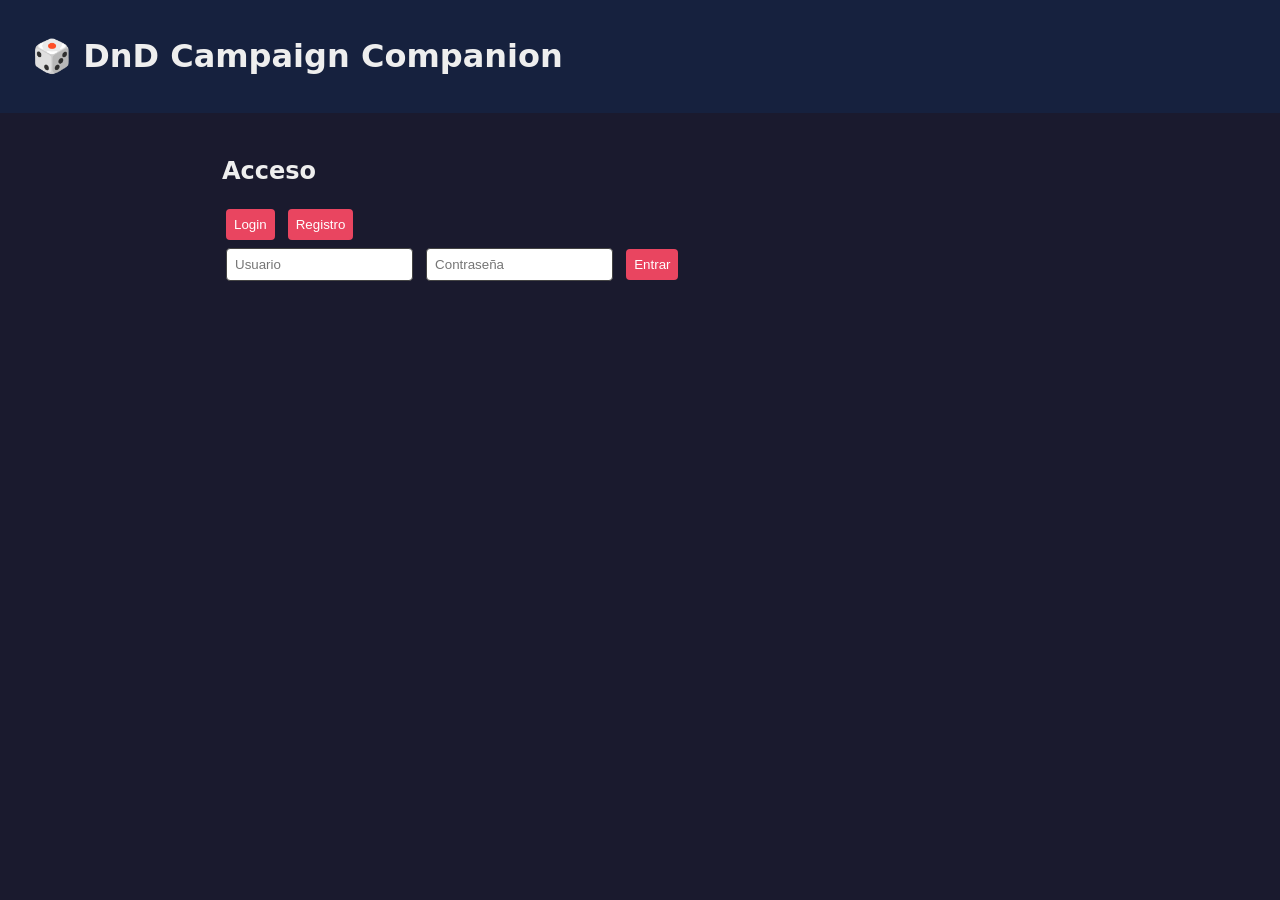
==== RecuFrontend/index.html @ ce9fdf1c "feat: front web contenerizado, CORS, Postman y documentacion ENTREGA Co-authored-by: Cursor <cursora" ====
<!DOCTYPE html>
<html lang="es">
<head>
  <meta charset="UTF-8" />
  <meta name="viewport" content="width=device-width, initial-scale=1.0" />
  <title>RecuBackend – DnD Companion</title>
  <link rel="stylesheet" href="styles.css" />
</head>
<body>
  <header>
    <h1>🎲 DnD Campaign Companion</h1>
    <p id="user-info"></p>
    <button id="btn-logout" class="hidden">Cerrar sesión</button>
  </header>

  <main>
    <section id="auth-section">
      <h2>Acceso</h2>
      <div class="tabs">
        <button type="button" data-tab="login" class="active">Login</button>
        <button type="button" data-tab="register">Registro</button>
      </div>
      <form id="login-form">
        <input name="username" placeholder="Usuario" required />
        <input name="password" type="password" placeholder="Contraseña" required />
        <button type="submit">Entrar</button>
      </form>
      <form id="register-form" class="hidden">
        <input name="username" placeholder="Usuario" required />
        <input name="displayName" placeholder="Nombre visible" required />
        <input name="password" type="password" placeholder="Contraseña" required />
        <button type="submit">Registrarse</button>
      </form>
      <p id="auth-error" class="error"></p>
    </section>

    <section id="app-section" class="hidden">
      <div class="panel">
        <h2>Mis campañas</h2>
        <form id="campaign-form" class="inline-form">
          <input name="name" placeholder="Nombre" required />
          <input name="setting" placeholder="Ambientación" required />
          <label><input type="checkbox" name="isPublic" /> Pública</label>
          <button type="submit">Crear</button>
        </form>
        <ul id="campaign-list"></ul>
      </div>

      <div id="campaign-detail" class="panel hidden">
        <h2>Personajes – <span id="campaign-title"></span></h2>
        <button type="button" id="btn-back-campaigns">← Campañas</button>
        <form id="character-form" class="grid-form">
          <input name="name" placeholder="Nombre" required />
          <input name="race" placeholder="Raza" required />
          <input name="characterClass" placeholder="Clase" required />
          <input name="level" type="number" value="1" min="1" />
          <label><input type="checkbox" name="isNpc" /> Es NPC</label>
          <button type="submit">Añadir personaje</button>
        </form>
        <ul id="character-list"></ul>
      </div>

      <div id="character-detail" class="panel hidden">
        <h2>Ficha – <span id="character-title"></span></h2>
        <button type="button" id="btn-back-characters">← Personajes</button>
        <div class="roll-box">
          <label>Tirada rápida</label>
          <input id="dice-expression" value="1d20+3" />
          <select id="d20-mode">
            <option value="0">Normal</option>
            <option value="1">Ventaja</option>
            <option value="2">Desventaja</option>
          </select>
          <button type="button" id="btn-roll">Tirar dados</button>
          <p id="roll-result"></p>
        </div>
        <div>
          <h3>Consultar D&D 5e API</h3>
          <input id="spell-name" placeholder="Hechizo (ej. fireball)" />
          <button type="button" id="btn-spell">Buscar hechizo</button>
          <pre id="spell-result"></pre>
        </div>
        <div>
          <h3>Subir ficha (imagen/PDF)</h3>
          <input type="file" id="file-input" accept=".jpg,.jpeg,.png,.webp,.pdf" />
          <button type="button" id="btn-upload">Subir</button>
          <ul id="attachment-list"></ul>
        </div>
      </div>
    </section>
  </main>

  <script src="app.js"></script>
</body>
</html>
---- RecuFrontend/styles.css ----
* { box-sizing: border-box; }
body {
  font-family: system-ui, sans-serif;
  margin: 0;
  background: #1a1a2e;
  color: #eee;
}
header {
  padding: 1rem 2rem;
  background: #16213e;
  display: flex;
  align-items: center;
  gap: 1rem;
  flex-wrap: wrap;
}
main { padding: 1.5rem 2rem; max-width: 900px; margin: 0 auto; }
.panel {
  background: #0f3460;
  padding: 1.25rem;
  border-radius: 8px;
  margin-bottom: 1rem;
}
.hidden { display: none !important; }
input, button, select {
  padding: 0.5rem;
  margin: 0.25rem;
  border-radius: 4px;
  border: 1px solid #444;
}
button {
  background: #e94560;
  color: #fff;
  border: none;
  cursor: pointer;
}
button:hover { opacity: 0.9; }
ul { list-style: none; padding: 0; }
li {
  padding: 0.75rem;
  margin: 0.5rem 0;
  background: #1a1a2e;
  border-radius: 4px;
  cursor: pointer;
}
li:hover { background: #16213e; }
.error { color: #ff6b6b; }
pre {
  background: #1a1a2e;
  padding: 0.75rem;
  overflow: auto;
  font-size: 0.85rem;
}
.grid-form { display: grid; gap: 0.5rem; }
.roll-box { margin: 1rem 0; padding: 1rem; background: #1a1a2e; border-radius: 6px; }
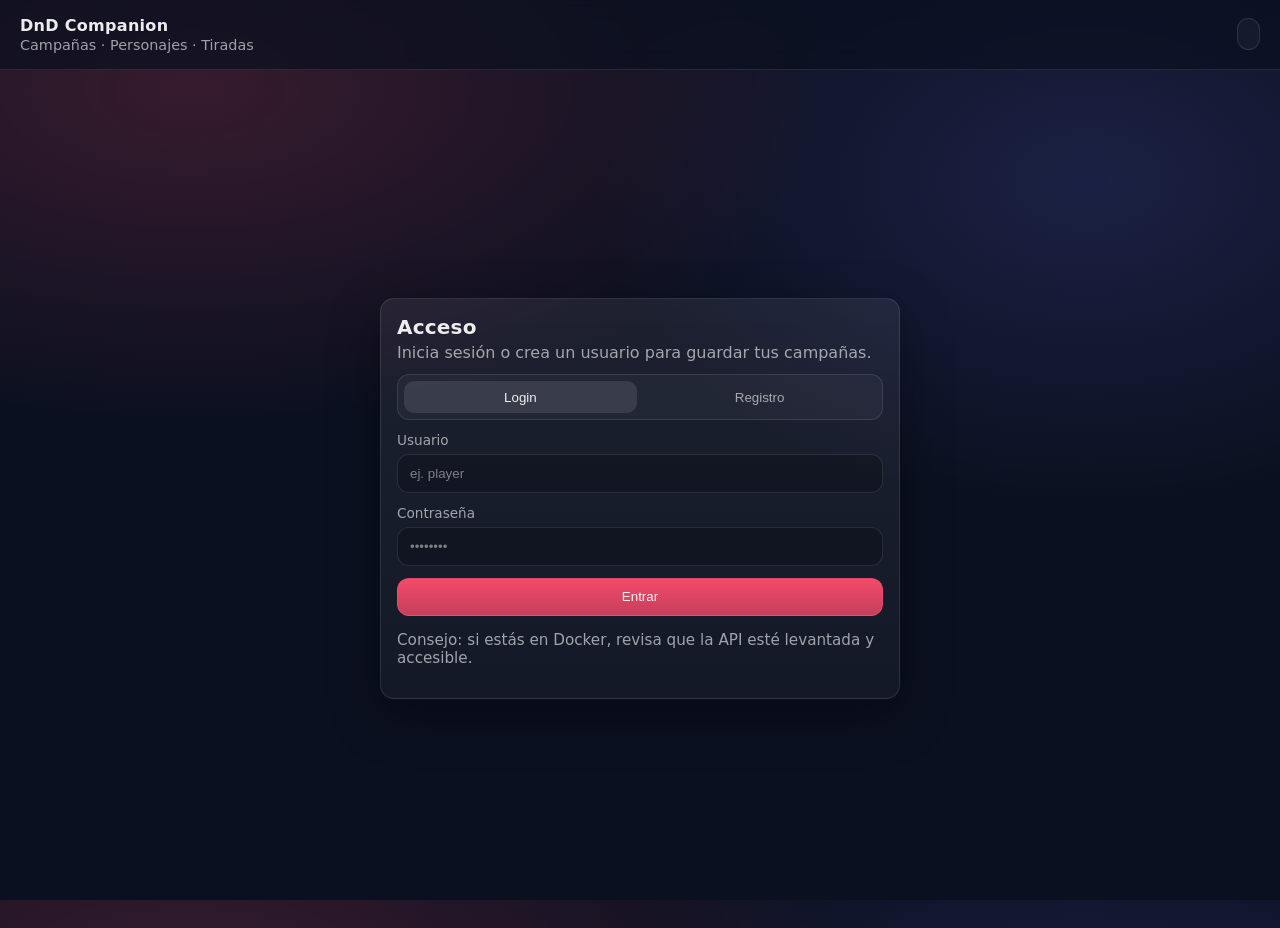
==== commit 64c34686: "feat(front): mejorar UI y ficha de personaje Co-authored-by: Cursor <cursoragent@cursor.com>" ====
--- a/RecuFrontend/index.html
+++ b/RecuFrontend/index.html
@@ -7,89 +7,225 @@
   <link rel="stylesheet" href="styles.css" />
 </head>
 <body>
-  <header>
-    <h1>🎲 DnD Campaign Companion</h1>
-    <p id="user-info"></p>
-    <button id="btn-logout" class="hidden">Cerrar sesión</button>
+  <header class="topbar">
+    <div class="topbar__left">
+      <div class="brand">
+        <div class="brand__title">DnD Companion</div>
+        <div class="brand__subtitle">Campañas · Personajes · Tiradas</div>
+      </div>
+    </div>
+    <div class="topbar__right">
+      <div id="user-info" class="user-badge"></div>
+      <button id="btn-logout" class="btn btn--ghost hidden" type="button">Cerrar sesión</button>
+    </div>
   </header>
 
-  <main>
-    <section id="auth-section">
-      <h2>Acceso</h2>
-      <div class="tabs">
-        <button type="button" data-tab="login" class="active">Login</button>
-        <button type="button" data-tab="register">Registro</button>
+  <main class="page">
+    <section id="auth-section" class="auth">
+      <div class="card auth__card">
+        <h2 class="card__title">Acceso</h2>
+        <p class="card__subtitle">Inicia sesión o crea un usuario para guardar tus campañas.</p>
+
+        <div class="tabs" role="tablist" aria-label="Acceso">
+          <button type="button" data-tab="login" class="tab active" role="tab" aria-selected="true">Login</button>
+          <button type="button" data-tab="register" class="tab" role="tab" aria-selected="false">Registro</button>
+        </div>
+
+        <form id="login-form" class="form">
+          <label class="field">
+            <span class="field__label">Usuario</span>
+            <input name="username" autocomplete="username" placeholder="ej. player" required />
+          </label>
+          <label class="field">
+            <span class="field__label">Contraseña</span>
+            <input name="password" autocomplete="current-password" type="password" placeholder="••••••••" required />
+          </label>
+          <button class="btn btn--primary" type="submit">Entrar</button>
+        </form>
+
+        <form id="register-form" class="form hidden">
+          <label class="field">
+            <span class="field__label">Usuario</span>
+            <input name="username" autocomplete="username" placeholder="ej. nuevo_usuario" required />
+          </label>
+          <label class="field">
+            <span class="field__label">Nombre visible</span>
+            <input name="displayName" autocomplete="name" placeholder="ej. Julio" required />
+          </label>
+          <label class="field">
+            <span class="field__label">Contraseña</span>
+            <input name="password" autocomplete="new-password" type="password" placeholder="mínimo 6 caracteres" required />
+          </label>
+          <button class="btn btn--primary" type="submit">Registrarse</button>
+        </form>
+
+        <p id="auth-error" class="notice notice--error hidden" role="alert"></p>
+        <p class="muted">Consejo: si estás en Docker, revisa que la API esté levantada y accesible.</p>
       </div>
-      <form id="login-form">
-        <input name="username" placeholder="Usuario" required />
-        <input name="password" type="password" placeholder="Contraseña" required />
-        <button type="submit">Entrar</button>
-      </form>
-      <form id="register-form" class="hidden">
-        <input name="username" placeholder="Usuario" required />
-        <input name="displayName" placeholder="Nombre visible" required />
-        <input name="password" type="password" placeholder="Contraseña" required />
-        <button type="submit">Registrarse</button>
-      </form>
-      <p id="auth-error" class="error"></p>
     </section>
 
     <section id="app-section" class="hidden">
-      <div class="panel">
-        <h2>Mis campañas</h2>
-        <form id="campaign-form" class="inline-form">
-          <input name="name" placeholder="Nombre" required />
-          <input name="setting" placeholder="Ambientación" required />
-          <label><input type="checkbox" name="isPublic" /> Pública</label>
-          <button type="submit">Crear</button>
-        </form>
-        <ul id="campaign-list"></ul>
-      </div>
-
-      <div id="campaign-detail" class="panel hidden">
-        <h2>Personajes – <span id="campaign-title"></span></h2>
-        <button type="button" id="btn-back-campaigns">← Campañas</button>
-        <form id="character-form" class="grid-form">
-          <input name="name" placeholder="Nombre" required />
-          <input name="race" placeholder="Raza" required />
-          <input name="characterClass" placeholder="Clase" required />
-          <input name="level" type="number" value="1" min="1" />
-          <label><input type="checkbox" name="isNpc" /> Es NPC</label>
-          <button type="submit">Añadir personaje</button>
-        </form>
-        <ul id="character-list"></ul>
-      </div>
-
-      <div id="character-detail" class="panel hidden">
-        <h2>Ficha – <span id="character-title"></span></h2>
-        <button type="button" id="btn-back-characters">← Personajes</button>
-        <div class="roll-box">
-          <label>Tirada rápida</label>
-          <input id="dice-expression" value="1d20+3" />
-          <select id="d20-mode">
-            <option value="0">Normal</option>
-            <option value="1">Ventaja</option>
-            <option value="2">Desventaja</option>
-          </select>
-          <button type="button" id="btn-roll">Tirar dados</button>
-          <p id="roll-result"></p>
-        </div>
-        <div>
-          <h3>Consultar D&D 5e API</h3>
-          <input id="spell-name" placeholder="Hechizo (ej. fireball)" />
-          <button type="button" id="btn-spell">Buscar hechizo</button>
-          <pre id="spell-result"></pre>
-        </div>
-        <div>
-          <h3>Subir ficha (imagen/PDF)</h3>
-          <input type="file" id="file-input" accept=".jpg,.jpeg,.png,.webp,.pdf" />
-          <button type="button" id="btn-upload">Subir</button>
-          <ul id="attachment-list"></ul>
-        </div>
+      <div class="app">
+        <aside class="sidebar">
+          <div class="sidebar__section">
+            <div class="sidebar__title">Campañas</div>
+            <form id="campaign-form" class="form form--compact">
+              <div class="row">
+                <label class="field">
+                  <span class="field__label">Nombre</span>
+                  <input name="name" placeholder="ej. La Mina Perdida" required />
+                </label>
+                <label class="field">
+                  <span class="field__label">Ambientación</span>
+                  <input name="setting" placeholder="ej. Forgotten Realms" required />
+                </label>
+              </div>
+              <label class="checkbox">
+                <input type="checkbox" name="isPublic" />
+                <span>Pública</span>
+              </label>
+              <button class="btn btn--primary" type="submit">Crear campaña</button>
+              <div id="campaigns-loading" class="spinner hidden" aria-hidden="true"></div>
+              <p id="campaigns-error" class="notice notice--error hidden" role="alert"></p>
+            </form>
+          </div>
+          <div class="sidebar__section">
+            <ul id="campaign-list" class="list"></ul>
+          </div>
+        </aside>
+
+        <section class="content">
+          <div id="campaign-detail" class="card hidden">
+            <div class="card__header">
+              <div>
+                <h2 class="card__title">Personajes</h2>
+                <p class="card__subtitle">Campaña: <strong id="campaign-title"></strong></p>
+              </div>
+              <button type="button" id="btn-back-campaigns" class="btn btn--ghost">Volver</button>
+            </div>
+
+            <form id="character-form" class="form">
+              <div class="row">
+                <label class="field">
+                  <span class="field__label">Nombre</span>
+                  <input name="name" placeholder="ej. Thia" required />
+                </label>
+                <label class="field">
+                  <span class="field__label">Raza</span>
+                  <input name="race" placeholder="ej. Elfo" required />
+                </label>
+                <label class="field">
+                  <span class="field__label">Clase</span>
+                  <input name="characterClass" placeholder="ej. Mago" required />
+                </label>
+              </div>
+
+              <div class="row row--stats">
+                <label class="field field--mini">
+                  <span class="field__label">Nivel</span>
+                  <input name="level" type="number" value="1" min="1" />
+                </label>
+                <label class="field field--mini">
+                  <span class="field__label">CA</span>
+                  <input name="armorClass" type="number" value="10" min="0" />
+                </label>
+                <label class="field field--mini">
+                  <span class="field__label">PG</span>
+                  <input name="hitPoints" type="number" value="10" min="0" />
+                </label>
+                <label class="field field--mini">
+                  <span class="field__label">Comp.</span>
+                  <input name="proficiencyBonus" type="number" value="2" min="0" />
+                </label>
+              </div>
+
+              <div class="row row--stats">
+                <label class="field field--mini"><span class="field__label">FUE</span><input name="strength" type="number" value="10" min="1" max="30" /></label>
+                <label class="field field--mini"><span class="field__label">DES</span><input name="dexterity" type="number" value="10" min="1" max="30" /></label>
+                <label class="field field--mini"><span class="field__label">CON</span><input name="constitution" type="number" value="10" min="1" max="30" /></label>
+                <label class="field field--mini"><span class="field__label">INT</span><input name="intelligence" type="number" value="10" min="1" max="30" /></label>
+                <label class="field field--mini"><span class="field__label">SAB</span><input name="wisdom" type="number" value="10" min="1" max="30" /></label>
+                <label class="field field--mini"><span class="field__label">CAR</span><input name="charisma" type="number" value="10" min="1" max="30" /></label>
+              </div>
+
+              <div class="row row--stats">
+                <label class="field field--mini"><span class="field__label">Inic.</span><input name="initiative" type="number" value="0" min="-10" max="20" /></label>
+                <label class="field field--mini"><span class="field__label">Vel. (ft)</span><input name="speedFeet" type="number" value="30" min="0" max="120" /></label>
+                <label class="field field--mini"><span class="field__label">Tamaño</span><input name="size" value="Medium" /></label>
+                <label class="checkbox checkbox--right">
+                  <input type="checkbox" name="isNpc" />
+                  <span>NPC</span>
+                </label>
+              </div>
+
+              <button type="submit" class="btn btn--primary">Añadir personaje</button>
+              <div id="characters-loading" class="spinner hidden" aria-hidden="true"></div>
+              <p id="characters-error" class="notice notice--error hidden" role="alert"></p>
+            </form>
+
+            <ul id="character-list" class="list"></ul>
+          </div>
+
+          <div id="character-detail" class="card hidden">
+            <div class="card__header">
+              <div>
+                <h2 class="card__title">Ficha</h2>
+                <p class="card__subtitle"><strong id="character-title"></strong></p>
+              </div>
+              <button type="button" id="btn-back-characters" class="btn btn--ghost">Volver</button>
+            </div>
+
+            <div id="sheet" class="sheet"></div>
+
+            <div class="grid-2">
+              <div class="card card--inner">
+                <h3 class="card__title card__title--sm">Tirada rápida</h3>
+                <div class="row">
+                  <label class="field">
+                    <span class="field__label">Expresión</span>
+                    <input id="dice-expression" value="1d20+3" />
+                  </label>
+                  <label class="field field--mini">
+                    <span class="field__label">Modo</span>
+                    <select id="d20-mode">
+                      <option value="0">Normal</option>
+                      <option value="1">Ventaja</option>
+                      <option value="2">Desventaja</option>
+                    </select>
+                  </label>
+                </div>
+                <button type="button" id="btn-roll" class="btn btn--primary">Tirar</button>
+                <p id="roll-result" class="notice notice--info hidden" role="status"></p>
+              </div>
+
+              <div class="card card--inner">
+                <h3 class="card__title card__title--sm">Consultar D&D 5e API</h3>
+                <div class="row">
+                  <label class="field">
+                    <span class="field__label">Hechizo</span>
+                    <input id="spell-name" placeholder="ej. fireball" />
+                  </label>
+                </div>
+                <button type="button" id="btn-spell" class="btn btn--ghost">Buscar</button>
+                <pre id="spell-result" class="pre hidden"></pre>
+              </div>
+            </div>
+
+            <div class="card card--inner">
+              <h3 class="card__title card__title--sm">Adjuntos</h3>
+              <div class="row">
+                <input type="file" id="file-input" accept=".jpg,.jpeg,.png,.webp,.pdf" />
+                <button type="button" id="btn-upload" class="btn btn--ghost">Subir</button>
+              </div>
+              <ul id="attachment-list" class="list"></ul>
+            </div>
+          </div>
+        </section>
       </div>
     </section>
   </main>
 
+  <div id="toast" class="toast hidden" role="status" aria-live="polite"></div>
   <script src="app.js"></script>
 </body>
 </html>
--- a/RecuFrontend/styles.css
+++ b/RecuFrontend/styles.css
@@ -1,54 +1,291 @@
 * { box-sizing: border-box; }
-body {
-  font-family: system-ui, sans-serif;
+
+:root{
+  --bg: #0b1020;
+  --panel: rgba(255,255,255,0.06);
+  --panel-2: rgba(255,255,255,0.04);
+  --border: rgba(255,255,255,0.10);
+  --text: rgba(255,255,255,0.92);
+  --muted: rgba(255,255,255,0.60);
+  --primary: #ff4d6d;
+  --primary-2: #ff7aa2;
+  --good: #3ddc97;
+  --warn: #ffd166;
+  --bad: #ff6b6b;
+  --shadow: 0 16px 50px rgba(0,0,0,0.35);
+}
+
+html, body { height: 100%; }
+body{
   margin: 0;
-  background: #1a1a2e;
-  color: #eee;
-}
-header {
-  padding: 1rem 2rem;
-  background: #16213e;
+  color: var(--text);
+  font-family: ui-sans-serif, system-ui, -apple-system, Segoe UI, Roboto, Arial, sans-serif;
+  background: radial-gradient(1200px 600px at 15% 10%, rgba(255,77,109,0.18), transparent 55%),
+              radial-gradient(900px 600px at 85% 20%, rgba(109,120,255,0.16), transparent 55%),
+              var(--bg);
+}
+
+.hidden { display: none !important; }
+.muted{ color: var(--muted); font-size: 0.95rem; }
+
+.topbar{
+  position: sticky;
+  top: 0;
+  z-index: 10;
   display: flex;
   align-items: center;
-  gap: 1rem;
-  flex-wrap: wrap;
-}
-main { padding: 1.5rem 2rem; max-width: 900px; margin: 0 auto; }
-.panel {
-  background: #0f3460;
-  padding: 1.25rem;
-  border-radius: 8px;
-  margin-bottom: 1rem;
-}
-.hidden { display: none !important; }
-input, button, select {
-  padding: 0.5rem;
-  margin: 0.25rem;
-  border-radius: 4px;
-  border: 1px solid #444;
-}
-button {
-  background: #e94560;
-  color: #fff;
+  justify-content: space-between;
+  gap: 1rem;
+  padding: 1rem 1.25rem;
+  backdrop-filter: blur(10px);
+  background: rgba(11,16,32,0.70);
+  border-bottom: 1px solid var(--border);
+}
+.brand__title{ font-weight: 750; letter-spacing: 0.3px; }
+.brand__subtitle{ color: var(--muted); font-size: 0.9rem; margin-top: 0.1rem; }
+.topbar__right{ display: flex; align-items: center; gap: 0.75rem; flex-wrap: wrap; }
+.user-badge{
+  padding: 0.45rem 0.65rem;
+  border: 1px solid var(--border);
+  border-radius: 999px;
+  background: var(--panel-2);
+  color: var(--muted);
+  min-height: 2rem;
+  display: flex;
+  align-items: center;
+}
+
+.page{ padding: 1.5rem 1.25rem; max-width: 1100px; margin: 0 auto; }
+
+.card{
+  background: linear-gradient(180deg, rgba(255,255,255,0.07), rgba(255,255,255,0.04));
+  border: 1px solid var(--border);
+  border-radius: 14px;
+  box-shadow: var(--shadow);
+  padding: 1rem;
+}
+.card--inner{
+  background: var(--panel-2);
+  box-shadow: none;
+}
+.card__header{
+  display: flex;
+  justify-content: space-between;
+  align-items: flex-start;
+  gap: 1rem;
+  margin-bottom: 0.75rem;
+}
+.card__title{
+  margin: 0;
+  font-size: 1.25rem;
+  letter-spacing: 0.2px;
+}
+.card__title--sm{ font-size: 1.05rem; }
+.card__subtitle{ margin: 0.25rem 0 0; color: var(--muted); }
+
+.auth{ display: grid; place-items: center; min-height: calc(100vh - 90px); }
+.auth__card{ width: min(520px, 100%); }
+
+.tabs{
+  display: flex;
+  gap: 0.35rem;
+  margin: 0.75rem 0;
+  padding: 0.35rem;
+  border: 1px solid var(--border);
+  border-radius: 12px;
+  background: var(--panel-2);
+}
+.tab{
+  flex: 1;
   border: none;
+  border-radius: 10px;
+  padding: 0.55rem 0.6rem;
+  background: transparent;
+  color: var(--muted);
   cursor: pointer;
 }
-button:hover { opacity: 0.9; }
-ul { list-style: none; padding: 0; }
-li {
-  padding: 0.75rem;
-  margin: 0.5rem 0;
-  background: #1a1a2e;
-  border-radius: 4px;
+.tab.active{
+  background: rgba(255,255,255,0.10);
+  color: var(--text);
+}
+
+.form{ display: grid; gap: 0.75rem; }
+.form--compact{ gap: 0.6rem; }
+.row{
+  display: grid;
+  grid-template-columns: 1fr;
+  gap: 0.75rem;
+}
+.row--stats{ grid-template-columns: repeat(2, minmax(0, 1fr)); }
+@media (min-width: 860px){
+  .row{ grid-template-columns: repeat(2, minmax(0, 1fr)); }
+  .row--stats{ grid-template-columns: repeat(6, minmax(0, 1fr)); }
+}
+
+.field{ display: grid; gap: 0.35rem; }
+.field__label{ font-size: 0.85rem; color: var(--muted); }
+.field--mini input, .field--mini select{ text-align: center; }
+
+input, select{
+  width: 100%;
+  padding: 0.7rem 0.75rem;
+  border-radius: 12px;
+  border: 1px solid var(--border);
+  background: rgba(0,0,0,0.22);
+  color: var(--text);
+  outline: none;
+}
+input::placeholder{ color: rgba(255,255,255,0.45); }
+input:focus, select:focus{ border-color: rgba(255,77,109,0.55); box-shadow: 0 0 0 4px rgba(255,77,109,0.12); }
+
+.btn{
+  border: 1px solid var(--border);
+  border-radius: 12px;
+  padding: 0.65rem 0.85rem;
   cursor: pointer;
-}
-li:hover { background: #16213e; }
-.error { color: #ff6b6b; }
-pre {
-  background: #1a1a2e;
-  padding: 0.75rem;
+  color: var(--text);
+  background: rgba(255,255,255,0.06);
+}
+.btn:hover{ background: rgba(255,255,255,0.10); }
+.btn--primary{
+  border-color: rgba(255,77,109,0.50);
+  background: linear-gradient(180deg, rgba(255,77,109,0.95), rgba(255,77,109,0.75));
+}
+.btn--primary:hover{ filter: brightness(1.03); }
+.btn--ghost{ background: rgba(255,255,255,0.03); }
+.btn:disabled{ opacity: 0.6; cursor: not-allowed; }
+
+.checkbox{
+  display: flex;
+  align-items: center;
+  gap: 0.55rem;
+  color: var(--muted);
+  user-select: none;
+}
+.checkbox--right{ justify-content: flex-end; }
+.checkbox input{ width: 18px; height: 18px; }
+
+.notice{
+  margin: 0.25rem 0 0;
+  padding: 0.65rem 0.75rem;
+  border-radius: 12px;
+  border: 1px solid var(--border);
+  background: rgba(255,255,255,0.04);
+}
+.notice--error{ border-color: rgba(255,107,107,0.35); background: rgba(255,107,107,0.08); color: rgba(255,255,255,0.95); }
+.notice--info{ border-color: rgba(255,209,102,0.35); background: rgba(255,209,102,0.07); }
+
+.app{
+  display: grid;
+  grid-template-columns: 1fr;
+  gap: 1rem;
+}
+@media (min-width: 980px){
+  .app{ grid-template-columns: 360px 1fr; align-items: start; }
+}
+.sidebar{
+  display: grid;
+  gap: 1rem;
+}
+.sidebar__section{
+  padding: 1rem;
+  border: 1px solid var(--border);
+  border-radius: 14px;
+  background: var(--panel-2);
+}
+.sidebar__title{
+  font-weight: 700;
+  letter-spacing: 0.2px;
+  margin-bottom: 0.75rem;
+}
+.content{ display: grid; gap: 1rem; }
+
+.list{ list-style: none; padding: 0; margin: 0; display: grid; gap: 0.6rem; }
+.list li{
+  padding: 0.85rem 0.85rem;
+  border: 1px solid var(--border);
+  border-radius: 14px;
+  background: rgba(0,0,0,0.18);
+  cursor: pointer;
+}
+.list li:hover{ background: rgba(255,255,255,0.06); }
+
+.grid-2{ display: grid; grid-template-columns: 1fr; gap: 0.9rem; }
+@media (min-width: 900px){ .grid-2{ grid-template-columns: 1fr 1fr; } }
+
+.pre{
+  background: rgba(0,0,0,0.25);
+  border: 1px solid var(--border);
+  border-radius: 14px;
+  padding: 0.85rem;
   overflow: auto;
   font-size: 0.85rem;
 }
-.grid-form { display: grid; gap: 0.5rem; }
-.roll-box { margin: 1rem 0; padding: 1rem; background: #1a1a2e; border-radius: 6px; }
+
+.sheet{
+  display: grid;
+  grid-template-columns: 1fr;
+  gap: 0.85rem;
+  margin: 0.25rem 0 1rem;
+}
+@media (min-width: 900px){
+  .sheet{ grid-template-columns: 1.1fr 0.9fr; }
+}
+.sheet__panel{
+  padding: 1rem;
+  border: 1px solid var(--border);
+  border-radius: 14px;
+  background: rgba(255,255,255,0.04);
+}
+.kpi{
+  display: grid;
+  grid-template-columns: repeat(3, minmax(0, 1fr));
+  gap: 0.75rem;
+}
+.kpi__item{
+  padding: 0.75rem;
+  border: 1px solid var(--border);
+  border-radius: 14px;
+  background: rgba(0,0,0,0.18);
+  text-align: center;
+}
+.kpi__label{ color: var(--muted); font-size: 0.8rem; }
+.kpi__value{ font-size: 1.15rem; font-weight: 800; margin-top: 0.15rem; }
+.stats{
+  display: grid;
+  grid-template-columns: repeat(3, minmax(0, 1fr));
+  gap: 0.65rem;
+}
+.stat{
+  padding: 0.75rem;
+  border: 1px solid var(--border);
+  border-radius: 14px;
+  background: rgba(0,0,0,0.18);
+}
+.stat__top{ display: flex; justify-content: space-between; align-items: baseline; gap: 0.5rem; }
+.stat__abbr{ font-weight: 800; letter-spacing: 0.4px; }
+.stat__mod{ color: var(--muted); font-size: 0.9rem; }
+.stat__score{ font-size: 1.05rem; font-weight: 750; margin-top: 0.25rem; }
+
+.spinner{
+  width: 18px;
+  height: 18px;
+  border-radius: 999px;
+  border: 2px solid rgba(255,255,255,0.22);
+  border-top-color: rgba(255,77,109,0.85);
+  animation: spin 0.8s linear infinite;
+}
+@keyframes spin{ to{ transform: rotate(360deg); } }
+
+.toast{
+  position: fixed;
+  right: 1rem;
+  bottom: 1rem;
+  max-width: min(520px, calc(100vw - 2rem));
+  padding: 0.85rem 0.95rem;
+  border-radius: 14px;
+  border: 1px solid var(--border);
+  background: rgba(0,0,0,0.55);
+  backdrop-filter: blur(10px);
+  box-shadow: var(--shadow);
+}
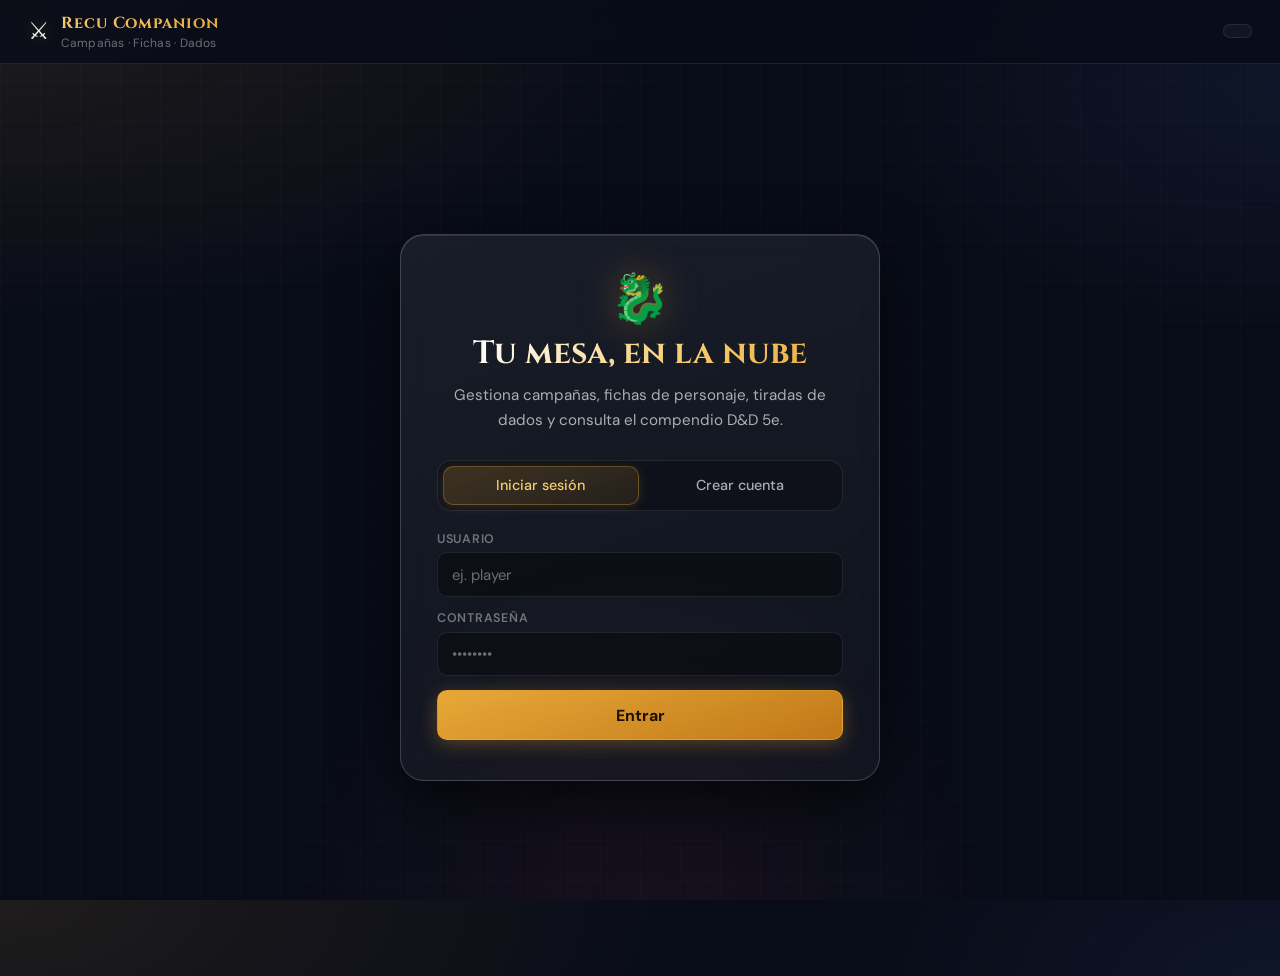
==== commit afdbbbae: "feat(front): enhance UI with new campaign and character management features - Added campaign and cha" ====
--- a/RecuFrontend/index.html
+++ b/RecuFrontend/index.html
@@ -3,32 +3,53 @@
 <head>
   <meta charset="UTF-8" />
   <meta name="viewport" content="width=device-width, initial-scale=1.0" />
-  <title>RecuBackend – DnD Companion</title>
+  <title>Recu · DnD Companion</title>
   <link rel="stylesheet" href="styles.css" />
+  <link rel="preconnect" href="https://fonts.googleapis.com" />
+  <link rel="preconnect" href="https://fonts.gstatic.com" crossorigin />
+  <link href="https://fonts.googleapis.com/css2?family=Cinzel:wght@500;600;700&family=DM+Sans:ital,opsz,wght@0,9..40,300;0,9..40,400;0,9..40,500;0,9..40,600;0,9..40,700;1,9..40,400&display=swap" rel="stylesheet" />
 </head>
 <body>
+
+  <!-- ═══ TOPBAR ═══ -->
   <header class="topbar">
     <div class="topbar__left">
       <div class="brand">
-        <div class="brand__title">DnD Companion</div>
-        <div class="brand__subtitle">Campañas · Personajes · Tiradas</div>
+        <span class="brand__icon" aria-hidden="true">⚔</span>
+        <div>
+          <div class="brand__title">Recu Companion</div>
+          <div class="brand__subtitle">Campañas · Fichas · Dados</div>
+        </div>
       </div>
     </div>
+
+    <nav id="main-nav" class="main-nav hidden" aria-label="Navegación principal">
+      <button type="button" class="nav-btn active" data-view="campaigns">🗺 Mis Campañas</button>
+      <button type="button" class="nav-btn" data-view="public">🌐 Explorar</button>
+      <button type="button" class="nav-btn" data-view="compendium">📖 Compendio</button>
+      <button type="button" class="nav-btn hidden" data-view="admin" id="nav-admin">⚙ Admin</button>
+    </nav>
+
     <div class="topbar__right">
       <div id="user-info" class="user-badge"></div>
-      <button id="btn-logout" class="btn btn--ghost hidden" type="button">Cerrar sesión</button>
+      <button id="btn-logout" class="btn btn--ghost btn--sm hidden" type="button">Salir</button>
     </div>
   </header>
 
   <main class="page">
+
+    <!-- ═══ AUTH ═══ -->
     <section id="auth-section" class="auth">
-      <div class="card auth__card">
-        <h2 class="card__title">Acceso</h2>
-        <p class="card__subtitle">Inicia sesión o crea un usuario para guardar tus campañas.</p>
+      <div class="auth__card">
+        <div class="auth__hero">
+          <span class="auth__emblem" aria-hidden="true">🐉</span>
+          <h1 class="auth__title">Tu mesa, en la nube</h1>
+          <p class="auth__lead">Gestiona campañas, fichas de personaje, tiradas de dados y consulta el compendio D&amp;D 5e.</p>
+        </div>
 
         <div class="tabs" role="tablist" aria-label="Acceso">
-          <button type="button" data-tab="login" class="tab active" role="tab" aria-selected="true">Login</button>
-          <button type="button" data-tab="register" class="tab" role="tab" aria-selected="false">Registro</button>
+          <button type="button" data-tab="login"    class="tab active" role="tab" aria-selected="true">Iniciar sesión</button>
+          <button type="button" data-tab="register" class="tab"        role="tab" aria-selected="false">Crear cuenta</button>
         </div>
 
         <form id="login-form" class="form">
@@ -40,7 +61,7 @@
             <span class="field__label">Contraseña</span>
             <input name="password" autocomplete="current-password" type="password" placeholder="••••••••" required />
           </label>
-          <button class="btn btn--primary" type="submit">Entrar</button>
+          <button class="btn btn--primary btn--block btn--lg" type="submit">Entrar</button>
         </form>
 
         <form id="register-form" class="form hidden">
@@ -56,174 +77,345 @@
             <span class="field__label">Contraseña</span>
             <input name="password" autocomplete="new-password" type="password" placeholder="mínimo 6 caracteres" required />
           </label>
-          <button class="btn btn--primary" type="submit">Registrarse</button>
+          <button class="btn btn--primary btn--block btn--lg" type="submit">Crear cuenta</button>
         </form>
 
         <p id="auth-error" class="notice notice--error hidden" role="alert"></p>
-        <p class="muted">Consejo: si estás en Docker, revisa que la API esté levantada y accesible.</p>
       </div>
     </section>
 
+    <!-- ═══ APP ═══ -->
     <section id="app-section" class="hidden">
-      <div class="app">
-        <aside class="sidebar">
-          <div class="sidebar__section">
-            <div class="sidebar__title">Campañas</div>
-            <form id="campaign-form" class="form form--compact">
-              <div class="row">
+
+      <!-- ── Vista: Mis Campañas ── -->
+      <div id="view-campaigns" class="view">
+        <div class="app">
+
+          <!-- Sidebar -->
+          <aside class="sidebar">
+            <div class="sidebar__section">
+              <div class="sidebar__title">✦ Nueva campaña</div>
+              <form id="campaign-form" class="form form--compact">
                 <label class="field">
                   <span class="field__label">Nombre</span>
-                  <input name="name" placeholder="ej. La Mina Perdida" required />
+                  <input name="name" placeholder="La Mina Perdida" required />
                 </label>
                 <label class="field">
                   <span class="field__label">Ambientación</span>
-                  <input name="setting" placeholder="ej. Forgotten Realms" required />
+                  <input name="setting" placeholder="Forgotten Realms" required />
                 </label>
-              </div>
-              <label class="checkbox">
-                <input type="checkbox" name="isPublic" />
-                <span>Pública</span>
-              </label>
-              <button class="btn btn--primary" type="submit">Crear campaña</button>
+                <label class="field">
+                  <span class="field__label">Descripción</span>
+                  <textarea name="description" rows="2" placeholder="Resumen de la aventura…"></textarea>
+                </label>
+                <div class="chip-row">
+                  <label class="checkbox"><input type="checkbox" name="isPublic" /><span>Pública</span></label>
+                  <label class="checkbox"><input type="checkbox" name="isActive" checked /><span>Activa</span></label>
+                </div>
+                <button class="btn btn--primary btn--block" type="submit">+ Crear campaña</button>
+              </form>
+            </div>
+
+            <div class="sidebar__section">
+              <div class="sidebar__title">🔍 Filtrar</div>
+              <form id="campaign-filters" class="form form--compact">
+                <label class="field">
+                  <span class="field__label">Buscar</span>
+                  <input name="search" placeholder="Nombre o ambientación" />
+                </label>
+                <div class="row row--2">
+                  <label class="field">
+                    <span class="field__label">Orden</span>
+                    <select name="sortBy">
+                      <option value="name">Nombre</option>
+                      <option value="setting">Ambientación</option>
+                      <option value="createdAt">Creada</option>
+                      <option value="updatedAt">Actualizada</option>
+                    </select>
+                  </label>
+                  <label class="field">
+                    <span class="field__label">Dir.</span>
+                    <select name="sortDir">
+                      <option value="asc">Asc ↑</option>
+                      <option value="desc">Desc ↓</option>
+                    </select>
+                  </label>
+                </div>
+                <div class="chip-row">
+                  <label class="checkbox"><input type="checkbox" name="isPublic" /><span>Solo públicas</span></label>
+                  <label class="checkbox"><input type="checkbox" name="isActive" /><span>Solo activas</span></label>
+                </div>
+                <button class="btn btn--ghost btn--block" type="submit">Aplicar filtros</button>
+              </form>
               <div id="campaigns-loading" class="spinner hidden" aria-hidden="true"></div>
               <p id="campaigns-error" class="notice notice--error hidden" role="alert"></p>
+              <ul id="campaign-list" class="entity-list"></ul>
+            </div>
+          </aside>
+
+          <!-- Content panel -->
+          <section class="content">
+
+            <!-- Empty state -->
+            <div id="empty-state" class="empty-state">
+              <span class="empty-state__icon" aria-hidden="true">🗺</span>
+              <h2>Elige una campaña</h2>
+              <p>Selecciona una de la lista o crea una nueva para empezar tu aventura.</p>
+            </div>
+
+            <!-- Campaign detail -->
+            <div id="campaign-detail" class="card hidden">
+              <div class="card__header">
+                <div>
+                  <h2 class="card__title" id="campaign-title"></h2>
+                  <div id="campaign-badges" class="badges"></div>
+                  <p id="campaign-desc" class="card__subtitle"></p>
+                </div>
+                <div class="btn-group">
+                  <button type="button" id="btn-edit-campaign"   class="btn btn--ghost btn--sm">✏ Editar</button>
+                  <button type="button" id="btn-delete-campaign" class="btn btn--danger btn--sm">🗑 Eliminar</button>
+                </div>
+              </div>
+
+              <!-- Edit form (hidden) -->
+              <form id="campaign-edit-form" class="form hidden">
+                <div class="row">
+                  <label class="field"><span class="field__label">Nombre</span><input name="name" required /></label>
+                  <label class="field"><span class="field__label">Ambientación</span><input name="setting" required /></label>
+                </div>
+                <label class="field"><span class="field__label">Descripción</span><textarea name="description" rows="2"></textarea></label>
+                <div class="chip-row">
+                  <label class="checkbox"><input type="checkbox" name="isPublic" /><span>Pública</span></label>
+                  <label class="checkbox"><input type="checkbox" name="isActive" /><span>Activa</span></label>
+                </div>
+                <div class="btn-group">
+                  <button type="submit" class="btn btn--primary">Guardar cambios</button>
+                  <button type="button" id="btn-cancel-campaign-edit" class="btn btn--ghost">Cancelar</button>
+                </div>
+              </form>
+
+              <hr class="divider" />
+
+              <!-- Characters header -->
+              <div style="display:flex;align-items:center;justify-content:space-between;flex-wrap:wrap;gap:.75rem;margin-bottom:.85rem">
+                <h3 class="section-title" style="margin:0">⚔ Personajes</h3>
+                <form id="character-filters" class="form form--inline hidden" style="margin:0">
+                  <input name="name"           placeholder="Nombre…"  class="input--sm" />
+                  <input name="race"           placeholder="Raza…"    class="input--sm" />
+                  <input name="characterClass" placeholder="Clase…"   class="input--sm" />
+                  <label class="checkbox"><input type="checkbox" name="isNpc" /><span>NPC</span></label>
+                  <button type="submit" class="btn btn--ghost btn--sm">Filtrar</button>
+                </form>
+              </div>
+
+              <!-- Add character (collapsible) -->
+              <form id="character-form" class="form" style="margin-bottom:.85rem">
+                <details class="collapse">
+                  <summary class="collapse__summary">➕ Añadir personaje</summary>
+                  <div class="collapse__body">
+                    <div class="row row--3">
+                      <label class="field"><span class="field__label">Nombre</span><input name="name" required /></label>
+                      <label class="field"><span class="field__label">Raza</span><input name="race" required /></label>
+                      <label class="field"><span class="field__label">Clase</span><input name="characterClass" required /></label>
+                    </div>
+                    <div class="row row--stats">
+                      <label class="field field--mini"><span class="field__label">Nivel</span><input name="level"           type="number" value="1"  min="1" /></label>
+                      <label class="field field--mini"><span class="field__label">CA</span>   <input name="armorClass"      type="number" value="10" min="0" /></label>
+                      <label class="field field--mini"><span class="field__label">PG</span>   <input name="hitPoints"       type="number" value="10" min="0" /></label>
+                      <label class="field field--mini"><span class="field__label">Comp.</span><input name="proficiencyBonus" type="number" value="2"  min="0" /></label>
+                      <label class="field field--mini"><span class="field__label">FUE</span>  <input name="strength"        type="number" value="10" min="1" max="30" /></label>
+                      <label class="field field--mini"><span class="field__label">DES</span>  <input name="dexterity"       type="number" value="10" min="1" max="30" /></label>
+                    </div>
+                    <label class="checkbox"><input type="checkbox" name="isNpc" /><span>Es NPC</span></label>
+                    <button type="submit" class="btn btn--primary">Crear personaje</button>
+                  </div>
+                </details>
+              </form>
+
+              <div id="characters-loading" class="spinner hidden"></div>
+              <p   id="characters-error"   class="notice notice--error hidden"></p>
+              <ul  id="character-list"     class="entity-list"></ul>
+            </div>
+
+            <!-- Character detail -->
+            <div id="character-detail" class="card hidden">
+              <div class="card__header">
+                <div>
+                  <h2 class="card__title" id="character-title"></h2>
+                  <p   id="character-meta"  class="card__subtitle"></p>
+                </div>
+                <div class="btn-group">
+                  <button type="button" id="btn-back-characters"  class="btn btn--ghost btn--sm">← Volver</button>
+                  <button type="button" id="btn-edit-character"   class="btn btn--ghost btn--sm">✏ Editar</button>
+                  <button type="button" id="btn-delete-character" class="btn btn--danger btn--sm">🗑</button>
+                </div>
+              </div>
+
+              <!-- Inner tabs -->
+              <div class="tabs tabs--inner" role="tablist">
+                <button type="button" class="tab active" data-char-tab="sheet">📋 Ficha</button>
+                <button type="button" class="tab"        data-char-tab="dice" >🎲 Dados</button>
+                <button type="button" class="tab"        data-char-tab="files">📎 Adjuntos</button>
+              </div>
+
+              <!-- Tab: Ficha -->
+              <div id="char-tab-sheet" class="char-panel">
+                <div id="sheet" class="sheet"></div>
+                <form id="character-edit-form" class="form hidden">
+                  <div class="row row--3">
+                    <label class="field"><span class="field__label">Nombre</span><input name="name" required /></label>
+                    <label class="field"><span class="field__label">Raza</span><input name="race" required /></label>
+                    <label class="field"><span class="field__label">Clase</span><input name="characterClass" required /></label>
+                  </div>
+                  <div class="row row--stats">
+                    <label class="field field--mini"><span class="field__label">Nivel</span><input name="level"           type="number" min="1" /></label>
+                    <label class="field field--mini"><span class="field__label">CA</span>   <input name="armorClass"      type="number" min="0" /></label>
+                    <label class="field field--mini"><span class="field__label">PG</span>   <input name="hitPoints"       type="number" min="0" /></label>
+                    <label class="field field--mini"><span class="field__label">Comp.</span><input name="proficiencyBonus" type="number" min="0" /></label>
+                    <label class="field field--mini"><span class="field__label">FUE</span>  <input name="strength"        type="number" min="1" max="30" /></label>
+                    <label class="field field--mini"><span class="field__label">DES</span>  <input name="dexterity"       type="number" min="1" max="30" /></label>
+                  </div>
+                  <label class="checkbox"><input type="checkbox" name="isNpc" /><span>Es NPC</span></label>
+                  <div class="btn-group">
+                    <button type="submit" class="btn btn--primary">Guardar ficha</button>
+                    <button type="button" id="btn-cancel-char-edit" class="btn btn--ghost">Cancelar</button>
+                  </div>
+                </form>
+              </div>
+
+              <!-- Tab: Dados -->
+              <div id="char-tab-dice" class="char-panel hidden">
+                <div class="dice-panel">
+                  <div class="dice-quick" aria-label="Dados rápidos">
+                    <button type="button" class="dice-chip" data-expr="1d20"  >d20</button>
+                    <button type="button" class="dice-chip" data-expr="1d12"  >d12</button>
+                    <button type="button" class="dice-chip" data-expr="1d10"  >d10</button>
+                    <button type="button" class="dice-chip" data-expr="1d8"   >d8</button>
+                    <button type="button" class="dice-chip" data-expr="2d6"   >2d6</button>
+                    <button type="button" class="dice-chip" data-expr="1d6"   >d6</button>
+                    <button type="button" class="dice-chip" data-expr="1d4"   >d4</button>
+                    <button type="button" class="dice-chip" data-expr="1d20+5">1d20+5</button>
+                  </div>
+                  <div class="row">
+                    <label class="field flex-1">
+                      <span class="field__label">Expresión de dados</span>
+                      <input id="dice-expression" value="1d20" placeholder="ej. 2d6+3" />
+                    </label>
+                    <label class="field" style="min-width:120px">
+                      <span class="field__label">Modo d20</span>
+                      <select id="d20-mode">
+                        <option value="0">Normal</option>
+                        <option value="1">Ventaja</option>
+                        <option value="2">Desventaja</option>
+                      </select>
+                    </label>
+                  </div>
+                  <button type="button" id="btn-roll" class="btn btn--primary btn--dice btn--block">🎲 ¡Tirar dados!</button>
+                  <div id="roll-display" class="roll-display hidden">
+                    <div id="roll-total"  class="roll-display__total"></div>
+                    <div id="roll-detail" class="roll-display__detail"></div>
+                  </div>
+                </div>
+                <p class="section-title section-title--sm">Historial de tiradas</p>
+                <ul id="roll-history" class="timeline"></ul>
+              </div>
+
+              <!-- Tab: Adjuntos -->
+              <div id="char-tab-files" class="char-panel hidden">
+                <div class="upload-zone">
+                  <input type="file" id="file-input" accept=".jpg,.jpeg,.png,.webp,.pdf" />
+                  <button type="button" id="btn-upload" class="btn btn--primary">⬆ Subir archivo</button>
+                  <span class="muted">Máx. 10 MB &nbsp;·&nbsp; JPG, PNG, WebP, PDF</span>
+                </div>
+                <ul id="attachment-list" class="entity-list"></ul>
+              </div>
+            </div>
+
+          </section>
+        </div>
+      </div>
+
+      <!-- ── Vista: Explorar público ── -->
+      <div id="view-public" class="view hidden">
+        <div class="view-header">
+          <h2 class="view-header__title">🌐 Campañas públicas</h2>
+          <p class="view-header__desc">Explora aventuras compartidas por otros jugadores.</p>
+        </div>
+        <form id="public-filters" class="form form--inline card card--inner card--flat" style="margin-bottom:1.25rem">
+          <input name="search"  placeholder="Buscar…"          class="input--sm" />
+          <input name="setting" placeholder="Ambientación…"    class="input--sm" />
+          <button type="submit" class="btn btn--ghost btn--sm">Buscar</button>
+        </form>
+        <div id="public-loading" class="spinner hidden"></div>
+        <div id="public-campaigns" class="grid-cards"></div>
+        <div id="public-characters-wrap" class="hidden">
+          <button type="button" id="btn-back-public" class="btn btn--ghost" style="margin-bottom:1rem">← Campañas públicas</button>
+          <h3 id="public-campaign-title" class="section-title"></h3>
+          <ul id="public-character-list" class="entity-list"></ul>
+        </div>
+      </div>
+
+      <!-- ── Vista: Compendio ── -->
+      <div id="view-compendium" class="view hidden">
+        <div class="view-header">
+          <h2 class="view-header__title">📖 Compendio D&amp;D 5e</h2>
+          <p class="view-header__desc">Consulta hechizos y monstruos vía la API D&amp;D 5e.</p>
+        </div>
+        <div class="grid-2">
+          <div class="card card--inner">
+            <h3 class="card__title card__title--sm">🔮 Hechizos</h3>
+            <form id="spell-form" class="form form--inline" style="margin-top:.75rem">
+              <input name="name" placeholder="ej. fireball" required class="flex-1" />
+              <button type="submit" class="btn btn--primary">Buscar</button>
             </form>
+            <div id="spell-card" class="dnd-card hidden"></div>
           </div>
-          <div class="sidebar__section">
-            <ul id="campaign-list" class="list"></ul>
+          <div class="card card--inner">
+            <h3 class="card__title card__title--sm">🐉 Monstruos</h3>
+            <form id="monster-form" class="form form--inline" style="margin-top:.75rem">
+              <input name="name" placeholder="ej. goblin" required class="flex-1" />
+              <button type="submit" class="btn btn--primary">Buscar</button>
+            </form>
+            <div id="monster-card" class="dnd-card hidden"></div>
           </div>
-        </aside>
-
-        <section class="content">
-          <div id="campaign-detail" class="card hidden">
-            <div class="card__header">
-              <div>
-                <h2 class="card__title">Personajes</h2>
-                <p class="card__subtitle">Campaña: <strong id="campaign-title"></strong></p>
-              </div>
-              <button type="button" id="btn-back-campaigns" class="btn btn--ghost">Volver</button>
-            </div>
-
-            <form id="character-form" class="form">
-              <div class="row">
-                <label class="field">
-                  <span class="field__label">Nombre</span>
-                  <input name="name" placeholder="ej. Thia" required />
-                </label>
-                <label class="field">
-                  <span class="field__label">Raza</span>
-                  <input name="race" placeholder="ej. Elfo" required />
-                </label>
-                <label class="field">
-                  <span class="field__label">Clase</span>
-                  <input name="characterClass" placeholder="ej. Mago" required />
-                </label>
-              </div>
-
-              <div class="row row--stats">
-                <label class="field field--mini">
-                  <span class="field__label">Nivel</span>
-                  <input name="level" type="number" value="1" min="1" />
-                </label>
-                <label class="field field--mini">
-                  <span class="field__label">CA</span>
-                  <input name="armorClass" type="number" value="10" min="0" />
-                </label>
-                <label class="field field--mini">
-                  <span class="field__label">PG</span>
-                  <input name="hitPoints" type="number" value="10" min="0" />
-                </label>
-                <label class="field field--mini">
-                  <span class="field__label">Comp.</span>
-                  <input name="proficiencyBonus" type="number" value="2" min="0" />
-                </label>
-              </div>
-
-              <div class="row row--stats">
-                <label class="field field--mini"><span class="field__label">FUE</span><input name="strength" type="number" value="10" min="1" max="30" /></label>
-                <label class="field field--mini"><span class="field__label">DES</span><input name="dexterity" type="number" value="10" min="1" max="30" /></label>
-                <label class="field field--mini"><span class="field__label">CON</span><input name="constitution" type="number" value="10" min="1" max="30" /></label>
-                <label class="field field--mini"><span class="field__label">INT</span><input name="intelligence" type="number" value="10" min="1" max="30" /></label>
-                <label class="field field--mini"><span class="field__label">SAB</span><input name="wisdom" type="number" value="10" min="1" max="30" /></label>
-                <label class="field field--mini"><span class="field__label">CAR</span><input name="charisma" type="number" value="10" min="1" max="30" /></label>
-              </div>
-
-              <div class="row row--stats">
-                <label class="field field--mini"><span class="field__label">Inic.</span><input name="initiative" type="number" value="0" min="-10" max="20" /></label>
-                <label class="field field--mini"><span class="field__label">Vel. (ft)</span><input name="speedFeet" type="number" value="30" min="0" max="120" /></label>
-                <label class="field field--mini"><span class="field__label">Tamaño</span><input name="size" value="Medium" /></label>
-                <label class="checkbox checkbox--right">
-                  <input type="checkbox" name="isNpc" />
-                  <span>NPC</span>
-                </label>
-              </div>
-
-              <button type="submit" class="btn btn--primary">Añadir personaje</button>
-              <div id="characters-loading" class="spinner hidden" aria-hidden="true"></div>
-              <p id="characters-error" class="notice notice--error hidden" role="alert"></p>
-            </form>
-
-            <ul id="character-list" class="list"></ul>
+        </div>
+      </div>
+
+      <!-- ── Vista: Admin ── -->
+      <div id="view-admin" class="view hidden">
+        <div class="view-header">
+          <h2 class="view-header__title">⚙ Panel de administración</h2>
+          <p class="view-header__desc">Vista global del sistema (solo rol Admin).</p>
+        </div>
+        <div class="grid-2">
+          <div class="card card--inner">
+            <h3 class="card__title card__title--sm">📋 Todas las campañas</h3>
+            <div id="admin-campaigns-loading" class="spinner hidden"></div>
+            <div id="admin-campaigns" class="table-wrap"></div>
           </div>
-
-          <div id="character-detail" class="card hidden">
-            <div class="card__header">
-              <div>
-                <h2 class="card__title">Ficha</h2>
-                <p class="card__subtitle"><strong id="character-title"></strong></p>
-              </div>
-              <button type="button" id="btn-back-characters" class="btn btn--ghost">Volver</button>
-            </div>
-
-            <div id="sheet" class="sheet"></div>
-
-            <div class="grid-2">
-              <div class="card card--inner">
-                <h3 class="card__title card__title--sm">Tirada rápida</h3>
-                <div class="row">
-                  <label class="field">
-                    <span class="field__label">Expresión</span>
-                    <input id="dice-expression" value="1d20+3" />
-                  </label>
-                  <label class="field field--mini">
-                    <span class="field__label">Modo</span>
-                    <select id="d20-mode">
-                      <option value="0">Normal</option>
-                      <option value="1">Ventaja</option>
-                      <option value="2">Desventaja</option>
-                    </select>
-                  </label>
-                </div>
-                <button type="button" id="btn-roll" class="btn btn--primary">Tirar</button>
-                <p id="roll-result" class="notice notice--info hidden" role="status"></p>
-              </div>
-
-              <div class="card card--inner">
-                <h3 class="card__title card__title--sm">Consultar D&D 5e API</h3>
-                <div class="row">
-                  <label class="field">
-                    <span class="field__label">Hechizo</span>
-                    <input id="spell-name" placeholder="ej. fireball" />
-                  </label>
-                </div>
-                <button type="button" id="btn-spell" class="btn btn--ghost">Buscar</button>
-                <pre id="spell-result" class="pre hidden"></pre>
-              </div>
-            </div>
-
-            <div class="card card--inner">
-              <h3 class="card__title card__title--sm">Adjuntos</h3>
-              <div class="row">
-                <input type="file" id="file-input" accept=".jpg,.jpeg,.png,.webp,.pdf" />
-                <button type="button" id="btn-upload" class="btn btn--ghost">Subir</button>
-              </div>
-              <ul id="attachment-list" class="list"></ul>
-            </div>
+          <div class="card card--inner">
+            <h3 class="card__title card__title--sm">👥 Usuarios</h3>
+            <div id="admin-users-loading" class="spinner hidden"></div>
+            <div id="admin-users" class="table-wrap"></div>
           </div>
-        </section>
-      </div>
+        </div>
+      </div>
+
     </section>
   </main>
+
+  <!-- ═══ MODAL ═══ -->
+  <div id="modal" class="modal hidden" role="dialog" aria-modal="true">
+    <div class="modal__backdrop"></div>
+    <div class="modal__box">
+      <h3 id="modal-title" class="modal__title"></h3>
+      <p  id="modal-body"  class="modal__body"></p>
+      <div class="modal__actions">
+        <button type="button" id="modal-cancel"  class="btn btn--ghost">Cancelar</button>
+        <button type="button" id="modal-confirm" class="btn btn--danger">Confirmar</button>
+      </div>
+    </div>
+  </div>
 
   <div id="toast" class="toast hidden" role="status" aria-live="polite"></div>
   <script src="app.js"></script>
--- a/RecuFrontend/styles.css
+++ b/RecuFrontend/styles.css
@@ -1,291 +1,1073 @@
-* { box-sizing: border-box; }
-
-:root{
-  --bg: #0b1020;
-  --panel: rgba(255,255,255,0.06);
-  --panel-2: rgba(255,255,255,0.04);
-  --border: rgba(255,255,255,0.10);
-  --text: rgba(255,255,255,0.92);
-  --muted: rgba(255,255,255,0.60);
-  --primary: #ff4d6d;
-  --primary-2: #ff7aa2;
-  --good: #3ddc97;
-  --warn: #ffd166;
-  --bad: #ff6b6b;
-  --shadow: 0 16px 50px rgba(0,0,0,0.35);
-}
-
-html, body { height: 100%; }
-body{
-  margin: 0;
+/* ═══════════════════════════════════════════
+   RECU COMPANION — Design System
+   ═══════════════════════════════════════════ */
+
+*, *::before, *::after { box-sizing: border-box; }
+
+:root {
+  /* Colors */
+  --gold:        #e8a838;
+  --gold-light:  #f5cc70;
+  --gold-dim:    rgba(232,168,56,.15);
+  --gold-glow:   rgba(232,168,56,.35);
+  --red:         #c94b4b;
+  --blue:        #5b8dee;
+  --blue-dim:    rgba(91,141,238,.15);
+  --green:       #46c27e;
+  --green-dim:   rgba(70,194,126,.12);
+  --bad:         #e05656;
+
+  /* Surfaces */
+  --bg:          #080c18;
+  --surface-1:   #0e1424;
+  --surface-2:   #141c30;
+  --surface-3:   rgba(255,255,255,.05);
+  --surface-4:   rgba(255,255,255,.03);
+
+  /* Borders */
+  --border:      rgba(255,255,255,.09);
+  --border-gold: rgba(232,168,56,.30);
+  --border-hi:   rgba(255,255,255,.18);
+
+  /* Text */
+  --text:        rgba(255,255,255,.93);
+  --text-2:      rgba(255,255,255,.65);
+  --text-3:      rgba(255,255,255,.40);
+
+  /* Effects */
+  --radius:      16px;
+  --radius-sm:   10px;
+  --shadow-sm:   0 4px 16px rgba(0,0,0,.35);
+  --shadow-md:   0 8px 32px rgba(0,0,0,.50);
+  --shadow-lg:   0 20px 60px rgba(0,0,0,.65);
+  --shadow-gold: 0 0 30px rgba(232,168,56,.20);
+
+  /* Fonts */
+  --font:        "DM Sans", system-ui, sans-serif;
+  --font-title:  "Cinzel", Georgia, serif;
+
+  /* Transitions */
+  --ease:        cubic-bezier(.22,.68,0,1.2);
+}
+
+/* ─── RESET / BASE ─────────────────────────── */
+html, body { height: 100%; margin: 0; }
+
+body {
+  font-family: var(--font);
   color: var(--text);
-  font-family: ui-sans-serif, system-ui, -apple-system, Segoe UI, Roboto, Arial, sans-serif;
-  background: radial-gradient(1200px 600px at 15% 10%, rgba(255,77,109,0.18), transparent 55%),
-              radial-gradient(900px 600px at 85% 20%, rgba(109,120,255,0.16), transparent 55%),
-              var(--bg);
+  background: var(--bg);
+  overflow-x: hidden;
+  /* Animated ambient background */
+  background-image:
+    radial-gradient(ellipse 90% 60% at 0% 0%,   rgba(232,168,56,.10) 0%, transparent 60%),
+    radial-gradient(ellipse 60% 50% at 100% 10%, rgba(91,141,238,.08) 0%, transparent 55%),
+    radial-gradient(ellipse 50% 70% at 50% 100%, rgba(201,75,75,.07)  0%, transparent 55%);
+}
+
+/* subtle grid texture */
+body::before {
+  content: '';
+  position: fixed;
+  inset: 0;
+  pointer-events: none;
+  z-index: 0;
+  background-image:
+    linear-gradient(rgba(255,255,255,.015) 1px, transparent 1px),
+    linear-gradient(90deg, rgba(255,255,255,.015) 1px, transparent 1px);
+  background-size: 40px 40px;
 }
 
 .hidden { display: none !important; }
-.muted{ color: var(--muted); font-size: 0.95rem; }
-
-.topbar{
+.muted  { color: var(--text-2); font-size: .88rem; }
+.flex-1 { flex: 1; min-width: 0; }
+
+/* ─── SCROLLBAR ────────────────────────────── */
+::-webkit-scrollbar       { width: 6px; height: 6px; }
+::-webkit-scrollbar-track { background: transparent; }
+::-webkit-scrollbar-thumb { background: rgba(255,255,255,.12); border-radius: 99px; }
+::-webkit-scrollbar-thumb:hover { background: rgba(255,255,255,.22); }
+
+/* ─── TOPBAR ───────────────────────────────── */
+.topbar {
   position: sticky;
   top: 0;
-  z-index: 10;
+  z-index: 200;
   display: flex;
   align-items: center;
   justify-content: space-between;
   gap: 1rem;
-  padding: 1rem 1.25rem;
-  backdrop-filter: blur(10px);
-  background: rgba(11,16,32,0.70);
+  padding: .75rem 1.75rem;
+  backdrop-filter: blur(20px) saturate(1.4);
+  -webkit-backdrop-filter: blur(20px) saturate(1.4);
+  background: rgba(8,12,24,.80);
   border-bottom: 1px solid var(--border);
-}
-.brand__title{ font-weight: 750; letter-spacing: 0.3px; }
-.brand__subtitle{ color: var(--muted); font-size: 0.9rem; margin-top: 0.1rem; }
-.topbar__right{ display: flex; align-items: center; gap: 0.75rem; flex-wrap: wrap; }
-.user-badge{
-  padding: 0.45rem 0.65rem;
+  flex-wrap: wrap;
+}
+
+.brand {
+  display: flex;
+  align-items: center;
+  gap: .7rem;
+  text-decoration: none;
+}
+
+.brand__icon {
+  font-size: 1.5rem;
+  text-shadow: 0 0 16px var(--gold-glow);
+  line-height: 1;
+}
+
+.brand__title {
+  font-family: var(--font-title);
+  font-size: 1rem;
+  font-weight: 700;
+  letter-spacing: .06em;
+  background: linear-gradient(135deg, var(--gold-light), var(--gold));
+  -webkit-background-clip: text;
+  -webkit-text-fill-color: transparent;
+  background-clip: text;
+}
+
+.brand__subtitle { color: var(--text-3); font-size: .75rem; margin-top: .05rem; letter-spacing: .02em; }
+
+/* nav */
+.main-nav {
+  display: flex;
+  gap: .2rem;
+  padding: .25rem;
+  background: rgba(255,255,255,.04);
+  border: 1px solid var(--border);
+  border-radius: 12px;
+}
+
+.nav-btn {
+  border: none;
+  background: transparent;
+  color: var(--text-2);
+  padding: .45rem 1rem;
+  border-radius: 9px;
+  cursor: pointer;
+  font-family: inherit;
+  font-size: .85rem;
+  font-weight: 500;
+  transition: all .2s;
+}
+
+.nav-btn:hover { color: var(--text); background: rgba(255,255,255,.07); }
+
+.nav-btn.active {
+  background: linear-gradient(160deg, rgba(232,168,56,.25), rgba(232,168,56,.12));
+  color: var(--gold-light);
+  border: 1px solid var(--border-gold);
+  font-weight: 600;
+}
+
+.topbar__right { display: flex; align-items: center; gap: .6rem; }
+
+.user-badge {
+  padding: .38rem .85rem;
   border: 1px solid var(--border);
   border-radius: 999px;
-  background: var(--panel-2);
-  color: var(--muted);
-  min-height: 2rem;
-  display: flex;
+  background: rgba(255,255,255,.04);
+  color: var(--text-2);
+  font-size: .82rem;
+}
+.user-badge strong { color: var(--gold-light); }
+
+/* ─── PAGE WRAPPER ─────────────────────────── */
+.page {
+  position: relative;
+  z-index: 1;
+  padding: 1.5rem 1.75rem 3rem;
+  max-width: 1360px;
+  margin: 0 auto;
+}
+
+/* ─── AUTH ─────────────────────────────────── */
+.auth {
+  display: grid;
+  place-items: center;
+  min-height: calc(100vh - 60px);
+  padding: 2rem 0;
+}
+
+.auth__card {
+  width: min(480px, 100%);
+  background: linear-gradient(160deg, rgba(255,255,255,.07) 0%, rgba(255,255,255,.03) 100%);
+  border: 1px solid var(--border-hi);
+  border-radius: 24px;
+  padding: 2.5rem 2.25rem;
+  box-shadow: var(--shadow-lg), inset 0 1px 0 rgba(255,255,255,.10);
+  backdrop-filter: blur(12px);
+}
+
+.auth__hero { margin-bottom: 1.75rem; text-align: center; }
+
+.auth__emblem {
+  font-size: 3rem;
+  line-height: 1;
+  margin-bottom: .75rem;
+  display: block;
+  filter: drop-shadow(0 0 20px var(--gold-glow));
+}
+
+.auth__title {
+  font-family: var(--font-title);
+  font-size: 2rem;
+  margin: 0 0 .6rem;
+  background: linear-gradient(135deg, #fff 10%, var(--gold-light) 60%, var(--gold) 100%);
+  -webkit-background-clip: text;
+  -webkit-text-fill-color: transparent;
+  background-clip: text;
+  line-height: 1.2;
+}
+
+.auth__lead { color: var(--text-2); margin: 0; line-height: 1.6; font-size: .95rem; }
+
+/* ─── TABS ─────────────────────────────────── */
+.tabs {
+  display: flex;
+  gap: .25rem;
+  padding: .3rem;
+  border: 1px solid var(--border);
+  border-radius: 14px;
+  background: rgba(0,0,0,.25);
+  margin: 1.25rem 0;
+}
+
+.tabs--inner { margin: 0 0 1.5rem; }
+
+.tab {
+  flex: 1;
+  border: none;
+  border-radius: 10px;
+  padding: .6rem .75rem;
+  background: transparent;
+  color: var(--text-2);
+  cursor: pointer;
+  font-family: inherit;
+  font-weight: 500;
+  font-size: .9rem;
+  transition: all .2s var(--ease);
+}
+
+.tab:hover { color: var(--text); background: rgba(255,255,255,.06); }
+
+.tab.active {
+  background: linear-gradient(160deg, rgba(232,168,56,.22), rgba(232,168,56,.10));
+  color: var(--gold-light);
+  border: 1px solid var(--border-gold);
+  box-shadow: 0 2px 12px rgba(232,168,56,.15);
+}
+
+/* ─── FORMS ────────────────────────────────── */
+.form         { display: grid; gap: .85rem; }
+.form--compact { gap: .65rem; }
+.form--inline { display: flex; flex-wrap: wrap; align-items: flex-end; gap: .65rem; }
+
+.row         { display: grid; grid-template-columns: 1fr; gap: .75rem; }
+.row--2      { grid-template-columns: 1fr 1fr; }
+.row--3      { grid-template-columns: 1fr; }
+.row--stats  { grid-template-columns: repeat(3, 1fr); }
+
+@media (min-width: 720px) {
+  .row         { grid-template-columns: repeat(2, 1fr); }
+  .row--3      { grid-template-columns: repeat(3, 1fr); }
+  .row--stats  { grid-template-columns: repeat(6, 1fr); }
+}
+
+.field { display: grid; gap: .35rem; }
+
+.field__label {
+  font-size: .78rem;
+  font-weight: 600;
+  color: var(--text-3);
+  text-transform: uppercase;
+  letter-spacing: .06em;
+}
+
+.field--mini input,
+.field--mini select { text-align: center; }
+
+input, select, textarea {
+  width: 100%;
+  padding: .7rem .9rem;
+  border-radius: var(--radius-sm);
+  border: 1px solid var(--border);
+  background: rgba(0,0,0,.35);
+  color: var(--text);
+  outline: none;
+  font-family: inherit;
+  font-size: .93rem;
+  transition: border-color .2s, box-shadow .2s, background .2s;
+}
+
+textarea { resize: vertical; min-height: 2.8rem; }
+.input--sm { width: auto; min-width: 110px; padding: .5rem .65rem; font-size: .85rem; }
+
+input::placeholder, textarea::placeholder { color: var(--text-3); }
+
+input:focus, select:focus, textarea:focus {
+  border-color: var(--border-gold);
+  background: rgba(232,168,56,.04);
+  box-shadow: 0 0 0 3px rgba(232,168,56,.10);
+}
+
+/* ─── BUTTONS ──────────────────────────────── */
+.btn {
+  display: inline-flex;
   align-items: center;
-}
-
-.page{ padding: 1.5rem 1.25rem; max-width: 1100px; margin: 0 auto; }
-
-.card{
-  background: linear-gradient(180deg, rgba(255,255,255,0.07), rgba(255,255,255,0.04));
-  border: 1px solid var(--border);
-  border-radius: 14px;
-  box-shadow: var(--shadow);
-  padding: 1rem;
-}
-.card--inner{
-  background: var(--panel-2);
+  justify-content: center;
+  gap: .45rem;
+  border: 1px solid var(--border);
+  border-radius: var(--radius-sm);
+  padding: .6rem 1.1rem;
+  cursor: pointer;
+  color: var(--text);
+  background: rgba(255,255,255,.06);
+  font-family: inherit;
+  font-weight: 500;
+  font-size: .88rem;
+  transition: all .18s var(--ease);
+  white-space: nowrap;
+  text-decoration: none;
+}
+
+.btn:hover { background: rgba(255,255,255,.11); border-color: var(--border-hi); transform: translateY(-1px); }
+.btn:active { transform: scale(.97) translateY(0); }
+
+.btn--primary {
+  border-color: rgba(232,168,56,.50);
+  background: linear-gradient(160deg, #e8a838 0%, #c07818 100%);
+  color: #1c1000;
+  font-weight: 700;
+  box-shadow: 0 4px 18px rgba(232,168,56,.30);
+}
+.btn--primary:hover {
+  background: linear-gradient(160deg, #f0b848 0%, #d08828 100%);
+  box-shadow: 0 6px 24px rgba(232,168,56,.45);
+  transform: translateY(-2px);
+}
+
+.btn--ghost { background: transparent; border-color: var(--border); }
+.btn--ghost:hover { background: rgba(255,255,255,.07); }
+
+.btn--danger {
+  border-color: rgba(224,86,86,.40);
+  color: var(--bad);
+  background: rgba(224,86,86,.08);
+}
+.btn--danger:hover { background: rgba(224,86,86,.18); border-color: rgba(224,86,86,.60); }
+
+.btn--block { width: 100%; }
+.btn--sm    { padding: .42rem .75rem; font-size: .8rem; border-radius: 8px; }
+.btn--lg    { padding: .85rem 1.5rem; font-size: 1rem; }
+.btn--dice  { padding: .85rem 1.5rem; font-size: 1rem; font-weight: 700; }
+
+.btn-group  { display: flex; gap: .5rem; flex-wrap: wrap; }
+
+.checkbox {
+  display: flex;
+  align-items: center;
+  gap: .5rem;
+  color: var(--text-2);
+  font-size: .88rem;
+  cursor: pointer;
+  user-select: none;
+}
+.checkbox input { width: 16px; height: 16px; accent-color: var(--gold); cursor: pointer; }
+.chip-row  { display: flex; flex-wrap: wrap; gap: .85rem; }
+
+/* ─── NOTICES ──────────────────────────────── */
+.notice {
+  padding: .65rem .85rem;
+  border-radius: var(--radius-sm);
+  border: 1px solid var(--border);
+  background: rgba(255,255,255,.04);
+  font-size: .88rem;
+  margin: 0;
+}
+.notice--error {
+  border-color: rgba(224,86,86,.35);
+  background: rgba(224,86,86,.08);
+  color: #fca5a5;
+}
+
+/* ─── CARDS ────────────────────────────────── */
+.card {
+  background: linear-gradient(160deg, rgba(255,255,255,.065) 0%, rgba(255,255,255,.025) 100%);
+  border: 1px solid var(--border);
+  border-radius: var(--radius);
+  padding: 1.5rem;
+  box-shadow: var(--shadow-md);
+  position: relative;
+  overflow: hidden;
+}
+
+/* Subtle top shine */
+.card::before {
+  content: '';
+  position: absolute;
+  top: 0; left: 0; right: 0;
+  height: 1px;
+  background: linear-gradient(90deg, transparent, rgba(255,255,255,.14), transparent);
+  pointer-events: none;
+}
+
+.card--inner {
+  background: rgba(255,255,255,.03);
   box-shadow: none;
-}
-.card__header{
+  border-color: var(--border);
+}
+.card--inner::before { display: none; }
+.card--flat  { box-shadow: none; }
+
+.card__header {
   display: flex;
   justify-content: space-between;
   align-items: flex-start;
   gap: 1rem;
-  margin-bottom: 0.75rem;
-}
-.card__title{
+  margin-bottom: 1.25rem;
+  flex-wrap: wrap;
+}
+
+.card__title {
   margin: 0;
-  font-size: 1.25rem;
-  letter-spacing: 0.2px;
-}
-.card__title--sm{ font-size: 1.05rem; }
-.card__subtitle{ margin: 0.25rem 0 0; color: var(--muted); }
-
-.auth{ display: grid; place-items: center; min-height: calc(100vh - 90px); }
-.auth__card{ width: min(520px, 100%); }
-
-.tabs{
-  display: flex;
-  gap: 0.35rem;
-  margin: 0.75rem 0;
-  padding: 0.35rem;
-  border: 1px solid var(--border);
-  border-radius: 12px;
-  background: var(--panel-2);
-}
-.tab{
-  flex: 1;
-  border: none;
-  border-radius: 10px;
-  padding: 0.55rem 0.6rem;
-  background: transparent;
-  color: var(--muted);
-  cursor: pointer;
-}
-.tab.active{
-  background: rgba(255,255,255,0.10);
-  color: var(--text);
-}
-
-.form{ display: grid; gap: 0.75rem; }
-.form--compact{ gap: 0.6rem; }
-.row{
+  font-family: var(--font-title);
+  font-size: 1.4rem;
+  letter-spacing: .03em;
+  line-height: 1.2;
+}
+
+.card__title--sm { font-size: 1rem; font-family: var(--font); font-weight: 700; }
+.card__subtitle  { margin: .35rem 0 0; color: var(--text-2); line-height: 1.5; font-size: .9rem; }
+
+/* ─── APP LAYOUT ───────────────────────────── */
+.app {
   display: grid;
   grid-template-columns: 1fr;
-  gap: 0.75rem;
-}
-.row--stats{ grid-template-columns: repeat(2, minmax(0, 1fr)); }
-@media (min-width: 860px){
-  .row{ grid-template-columns: repeat(2, minmax(0, 1fr)); }
-  .row--stats{ grid-template-columns: repeat(6, minmax(0, 1fr)); }
-}
-
-.field{ display: grid; gap: 0.35rem; }
-.field__label{ font-size: 0.85rem; color: var(--muted); }
-.field--mini input, .field--mini select{ text-align: center; }
-
-input, select{
-  width: 100%;
-  padding: 0.7rem 0.75rem;
+  gap: 1.5rem;
+  align-items: start;
+}
+
+@media (min-width: 1024px) {
+  .app { grid-template-columns: 320px 1fr; }
+}
+
+.sidebar { display: grid; gap: 1rem; }
+
+.sidebar__section {
+  padding: 1.25rem;
+  border: 1px solid var(--border);
+  border-radius: var(--radius);
+  background: rgba(14,20,36,.60);
+  backdrop-filter: blur(8px);
+}
+
+.sidebar__title {
+  font-size: .72rem;
+  font-weight: 700;
+  text-transform: uppercase;
+  letter-spacing: .10em;
+  color: var(--text-3);
+  margin-bottom: .85rem;
+}
+
+.content { display: grid; gap: 1rem; align-content: start; }
+
+/* ─── EMPTY STATE ──────────────────────────── */
+.empty-state {
+  text-align: center;
+  padding: 5rem 2rem;
+  border: 1px dashed rgba(255,255,255,.10);
+  border-radius: var(--radius);
+  background: rgba(255,255,255,.02);
+}
+.empty-state__icon { font-size: 3.5rem; display: block; margin-bottom: .85rem; opacity: .5; }
+.empty-state h2    { margin: 0 0 .5rem; font-family: var(--font-title); font-size: 1.4rem; }
+.empty-state p     { color: var(--text-2); margin: 0; }
+
+/* ─── ENTITY LIST ──────────────────────────── */
+.entity-list {
+  list-style: none;
+  padding: 0;
+  margin: .85rem 0 0;
+  display: grid;
+  gap: .55rem;
+  max-height: 420px;
+  overflow-y: auto;
+}
+
+.entity-list li {
+  padding: .85rem 1rem;
+  border: 1px solid var(--border);
   border-radius: 12px;
-  border: 1px solid var(--border);
-  background: rgba(0,0,0,0.22);
-  color: var(--text);
-  outline: none;
-}
-input::placeholder{ color: rgba(255,255,255,0.45); }
-input:focus, select:focus{ border-color: rgba(255,77,109,0.55); box-shadow: 0 0 0 4px rgba(255,77,109,0.12); }
-
-.btn{
+  background: rgba(0,0,0,.28);
+  cursor: pointer;
+  transition: border-color .2s, background .2s, transform .15s var(--ease);
+  position: relative;
+  overflow: hidden;
+}
+
+/* left accent bar on hover */
+.entity-list li::after {
+  content: '';
+  position: absolute;
+  left: 0; top: 0; bottom: 0;
+  width: 3px;
+  background: var(--gold);
+  border-radius: 0 3px 3px 0;
+  transform: scaleY(0);
+  transition: transform .2s var(--ease);
+}
+
+.entity-list li:hover {
+  border-color: var(--border-gold);
+  background: rgba(232,168,56,.07);
+  transform: translateX(2px);
+}
+.entity-list li:hover::after { transform: scaleY(1); }
+
+.entity-list li.selected {
+  border-color: var(--border-gold);
+  background: rgba(232,168,56,.10);
+  box-shadow: var(--shadow-gold);
+}
+.entity-list li.selected::after { transform: scaleY(1); }
+
+.entity-list li.empty-item,
+.entity-list li.empty-item:hover {
+  cursor: default;
+  color: var(--text-2);
+  text-align: center;
+  font-style: italic;
+  background: transparent;
+  border-color: var(--border);
+  transform: none;
+}
+.entity-list li.empty-item::after { display: none; }
+
+.entity-card__title { font-weight: 600; margin-bottom: .2rem; }
+.entity-card__meta  { color: var(--text-2); font-size: .82rem; }
+
+/* ─── BADGES ───────────────────────────────── */
+.badges { display: flex; flex-wrap: wrap; gap: .4rem; margin-top: .5rem; }
+
+.badge {
+  display: inline-flex;
+  align-items: center;
+  gap: .3rem;
+  padding: .18rem .6rem;
+  border-radius: 999px;
+  font-size: .70rem;
+  font-weight: 700;
+  text-transform: uppercase;
+  letter-spacing: .05em;
+}
+
+.badge--public   { background: var(--blue-dim); color: #93bbff; border: 1px solid rgba(91,141,238,.30); }
+.badge--active   { background: var(--green-dim); color: #6ee7a0; border: 1px solid rgba(70,194,126,.25); }
+.badge--inactive { background: rgba(255,255,255,.05); color: var(--text-3); border: 1px solid var(--border); }
+.badge--npc      { background: var(--gold-dim); color: var(--gold-light); border: 1px solid var(--border-gold); }
+
+/* ─── DIVIDER / SECTION TITLE ──────────────── */
+.divider       { border: none; border-top: 1px solid var(--border); margin: 1.5rem 0; }
+.section-title { margin: 0 0 .75rem; font-size: 1rem; font-weight: 700; }
+.section-title--sm { font-size: .85rem; color: var(--text-2); margin-top: 1rem; text-transform: uppercase; letter-spacing: .06em; }
+
+/* ─── COLLAPSE (Add character) ─────────────── */
+.collapse {
   border: 1px solid var(--border);
   border-radius: 12px;
-  padding: 0.65rem 0.85rem;
+  overflow: hidden;
+  background: rgba(0,0,0,.20);
+}
+
+.collapse__summary {
+  padding: .8rem 1.1rem;
   cursor: pointer;
-  color: var(--text);
-  background: rgba(255,255,255,0.06);
-}
-.btn:hover{ background: rgba(255,255,255,0.10); }
-.btn--primary{
-  border-color: rgba(255,77,109,0.50);
-  background: linear-gradient(180deg, rgba(255,77,109,0.95), rgba(255,77,109,0.75));
-}
-.btn--primary:hover{ filter: brightness(1.03); }
-.btn--ghost{ background: rgba(255,255,255,0.03); }
-.btn:disabled{ opacity: 0.6; cursor: not-allowed; }
-
-.checkbox{
+  font-weight: 600;
+  font-size: .9rem;
+  color: var(--gold-light);
+  background: rgba(232,168,56,.06);
+  list-style: none;
+  transition: background .18s;
   display: flex;
   align-items: center;
-  gap: 0.55rem;
-  color: var(--muted);
-  user-select: none;
-}
-.checkbox--right{ justify-content: flex-end; }
-.checkbox input{ width: 18px; height: 18px; }
-
-.notice{
-  margin: 0.25rem 0 0;
-  padding: 0.65rem 0.75rem;
-  border-radius: 12px;
-  border: 1px solid var(--border);
-  background: rgba(255,255,255,0.04);
-}
-.notice--error{ border-color: rgba(255,107,107,0.35); background: rgba(255,107,107,0.08); color: rgba(255,255,255,0.95); }
-.notice--info{ border-color: rgba(255,209,102,0.35); background: rgba(255,209,102,0.07); }
-
-.app{
+  gap: .5rem;
+}
+.collapse__summary:hover { background: rgba(232,168,56,.10); }
+.collapse__summary::-webkit-details-marker { display: none; }
+.collapse__body {
+  padding: 1.25rem;
   display: grid;
-  grid-template-columns: 1fr;
-  gap: 1rem;
-}
-@media (min-width: 980px){
-  .app{ grid-template-columns: 360px 1fr; align-items: start; }
-}
-.sidebar{
+  gap: .85rem;
+  border-top: 1px solid var(--border);
+}
+
+/* ─── CHARACTER SHEET ──────────────────────── */
+.sheet {
   display: grid;
   gap: 1rem;
-}
-.sidebar__section{
+  margin-bottom: 1rem;
+}
+
+@media (min-width: 700px) {
+  .sheet { grid-template-columns: 1fr 1fr; }
+}
+
+.sheet__panel {
+  padding: 1.25rem;
+  border: 1px solid var(--border);
+  border-radius: var(--radius);
+  background: rgba(0,0,0,.30);
+  position: relative;
+  overflow: hidden;
+}
+
+/* ambient glow on sheet panel */
+.sheet__panel::before {
+  content: '';
+  position: absolute;
+  top: -40px; right: -40px;
+  width: 120px; height: 120px;
+  border-radius: 50%;
+  background: radial-gradient(circle, rgba(232,168,56,.10), transparent 70%);
+  pointer-events: none;
+}
+
+.sheet__header {
+  display: flex;
+  align-items: baseline;
+  flex-wrap: wrap;
+  gap: .6rem;
+  margin-bottom: 1rem;
+}
+
+.sheet__name {
+  font-family: var(--font-title);
+  font-size: 1.5rem;
+  margin: 0;
+  line-height: 1.1;
+}
+
+.sheet__classline { color: var(--text-2); font-size: .9rem; }
+
+/* KPI stats (Nivel, CA, PG, Comp.) */
+.kpi {
+  display: grid;
+  grid-template-columns: repeat(4, 1fr);
+  gap: .55rem;
+}
+
+.kpi__item {
+  padding: .9rem .4rem;
+  border: 1px solid var(--border);
+  border-radius: 12px;
+  background: rgba(0,0,0,.30);
+  text-align: center;
+  transition: border-color .2s;
+}
+.kpi__item:hover { border-color: var(--border-gold); }
+
+.kpi__label {
+  color: var(--text-3);
+  font-size: .68rem;
+  text-transform: uppercase;
+  letter-spacing: .07em;
+}
+
+.kpi__value {
+  font-size: 1.5rem;
+  font-weight: 800;
+  margin-top: .2rem;
+  color: var(--gold-light);
+  font-family: var(--font-title);
+}
+
+/* Attribute stats (FUE, DES…) */
+.stats {
+  display: grid;
+  grid-template-columns: repeat(2, 1fr);
+  gap: .65rem;
+}
+
+.stat {
+  padding: 1rem .75rem;
+  border: 1px solid var(--border);
+  border-radius: 12px;
+  background: rgba(0,0,0,.30);
+  text-align: center;
+  transition: border-color .2s, transform .2s var(--ease);
+  cursor: default;
+}
+.stat:hover { border-color: var(--border-gold); transform: translateY(-2px); }
+
+.stat__abbr {
+  font-size: .7rem;
+  font-weight: 700;
+  text-transform: uppercase;
+  letter-spacing: .08em;
+  color: var(--text-3);
+}
+
+.stat__score {
+  font-size: 2rem;
+  font-weight: 900;
+  font-family: var(--font-title);
+  line-height: 1.05;
+  margin: .15rem 0 .25rem;
+  color: var(--text);
+}
+
+.stat__mod {
+  display: inline-block;
+  padding: .18rem .6rem;
+  border-radius: 999px;
+  background: rgba(232,168,56,.15);
+  border: 1px solid var(--border-gold);
+  color: var(--gold-light);
+  font-weight: 700;
+  font-size: .82rem;
+}
+
+/* char tabs */
+.char-panel { animation: fadeIn .25s ease; padding-top: .25rem; }
+
+@keyframes fadeIn { from { opacity: 0; transform: translateY(4px); } to { opacity: 1; transform: none; } }
+
+/* ─── DICE ─────────────────────────────────── */
+.dice-panel { margin-bottom: 1.25rem; }
+
+.dice-quick {
+  display: flex;
+  flex-wrap: wrap;
+  gap: .45rem;
+  margin-bottom: 1rem;
+}
+
+.dice-chip {
+  border: 1px solid var(--border);
+  background: linear-gradient(160deg, rgba(255,255,255,.07), rgba(0,0,0,.25));
+  color: var(--text);
+  padding: .55rem .9rem;
+  border-radius: 10px;
+  cursor: pointer;
+  font-family: var(--font-title);
+  font-weight: 600;
+  font-size: .85rem;
+  transition: all .18s var(--ease);
+  box-shadow: 0 2px 8px rgba(0,0,0,.30), inset 0 1px 0 rgba(255,255,255,.08);
+}
+
+.dice-chip:hover {
+  border-color: var(--border-gold);
+  background: linear-gradient(160deg, rgba(232,168,56,.20), rgba(232,168,56,.06));
+  color: var(--gold-light);
+  transform: translateY(-2px);
+  box-shadow: 0 4px 16px rgba(232,168,56,.25);
+}
+.dice-chip:active { transform: translateY(0) scale(.96); }
+
+/* Roll result display */
+.roll-display {
+  margin-top: 1.25rem;
+  padding: 2rem 1.5rem;
+  border-radius: var(--radius);
+  border: 1px solid var(--border-gold);
+  background: linear-gradient(160deg, rgba(232,168,56,.10), rgba(0,0,0,.30));
+  text-align: center;
+  animation: rollPop .4s var(--ease);
+  position: relative;
+  overflow: hidden;
+}
+
+.roll-display::before {
+  content: '';
+  position: absolute;
+  inset: 0;
+  background: radial-gradient(circle at 50% 50%, rgba(232,168,56,.08), transparent 70%);
+}
+
+.roll-display--crit {
+  border-color: rgba(70,194,126,.55);
+  background: linear-gradient(160deg, rgba(70,194,126,.12), rgba(0,0,0,.30));
+}
+.roll-display--crit::before {
+  background: radial-gradient(circle at 50% 50%, rgba(70,194,126,.10), transparent 70%);
+}
+
+@keyframes rollPop {
+  0%   { opacity: 0; transform: scale(.85); }
+  70%  { transform: scale(1.03); }
+  100% { opacity: 1; transform: scale(1); }
+}
+
+.roll-display__total {
+  font-size: 4rem;
+  font-weight: 900;
+  font-family: var(--font-title);
+  color: var(--gold-light);
+  line-height: 1;
+  position: relative;
+  text-shadow: 0 0 30px rgba(232,168,56,.50);
+}
+
+.roll-display--crit .roll-display__total {
+  color: #86efac;
+  text-shadow: 0 0 30px rgba(70,194,126,.55);
+}
+
+.roll-display__detail { color: var(--text-2); margin-top: .5rem; font-size: .88rem; position: relative; }
+
+/* Roll history */
+.timeline {
+  list-style: none;
+  padding: 0;
+  margin: 0;
+  display: grid;
+  gap: .4rem;
+  max-height: 300px;
+  overflow-y: auto;
+}
+
+.timeline li {
+  display: flex;
+  justify-content: space-between;
+  align-items: center;
+  gap: .75rem;
+  padding: .65rem .9rem;
+  border: 1px solid var(--border);
+  border-radius: 10px;
+  background: rgba(0,0,0,.20);
+  font-size: .85rem;
+  cursor: default;
+  transition: background .15s;
+}
+.timeline li:hover { background: rgba(255,255,255,.04); }
+
+.timeline__total { font-weight: 800; color: var(--gold-light); font-family: var(--font-title); }
+.timeline__crit  { color: var(--green); font-size: .72rem; font-weight: 700; letter-spacing: .04em; }
+
+/* ─── ATTACHMENTS ──────────────────────────── */
+.upload-zone {
+  display: flex;
+  flex-wrap: wrap;
+  align-items: center;
+  gap: .85rem;
+  margin-bottom: 1.1rem;
+  padding: 1.25rem;
+  border: 1.5px dashed rgba(255,255,255,.12);
+  border-radius: var(--radius);
+  background: rgba(0,0,0,.18);
+  transition: border-color .2s;
+}
+.upload-zone:hover { border-color: var(--border-gold); }
+
+.attachment-item {
+  display: flex;
+  align-items: center;
+  gap: .9rem;
+  cursor: default;
+}
+.attachment-item:hover { transform: none !important; }
+
+.attachment-thumb {
+  width: 52px;
+  height: 52px;
+  border-radius: 10px;
+  object-fit: cover;
+  border: 1px solid var(--border);
+  background: rgba(0,0,0,.30);
+  display: flex;
+  align-items: center;
+  justify-content: center;
+  font-size: 1.4rem;
+  flex-shrink: 0;
+}
+
+.attachment-info { flex: 1; min-width: 0; }
+.attachment-name { font-weight: 600; white-space: nowrap; overflow: hidden; text-overflow: ellipsis; font-size: .9rem; }
+.attachment-size { color: var(--text-2); font-size: .78rem; margin-top: .1rem; }
+
+/* ─── VIEW HEADER ──────────────────────────── */
+.view-header { margin-bottom: 1.5rem; }
+.view-header__title {
+  font-family: var(--font-title);
+  font-size: 1.6rem;
+  margin: 0 0 .4rem;
+  background: linear-gradient(135deg, #fff 0%, var(--gold-light) 100%);
+  -webkit-background-clip: text;
+  -webkit-text-fill-color: transparent;
+  background-clip: text;
+}
+.view-header__desc { color: var(--text-2); margin: 0; }
+
+/* ─── PUBLIC GRID ──────────────────────────── */
+.grid-cards {
+  display: grid;
+  grid-template-columns: repeat(auto-fill, minmax(260px, 1fr));
+  gap: 1rem;
+}
+
+.public-card {
+  padding: 1.35rem;
+  border: 1px solid var(--border);
+  border-radius: var(--radius);
+  background: linear-gradient(160deg, rgba(255,255,255,.06), rgba(255,255,255,.02));
+  cursor: pointer;
+  transition: all .22s var(--ease);
+  position: relative;
+  overflow: hidden;
+}
+.public-card::after {
+  content: '';
+  position: absolute;
+  bottom: 0; left: 0; right: 0;
+  height: 2px;
+  background: linear-gradient(90deg, transparent, var(--gold), transparent);
+  transform: scaleX(0);
+  transition: transform .3s var(--ease);
+}
+.public-card:hover {
+  border-color: var(--border-gold);
+  transform: translateY(-3px);
+  box-shadow: var(--shadow-gold);
+}
+.public-card:hover::after { transform: scaleX(1); }
+
+.public-card h4 { margin: 0 0 .4rem; font-family: var(--font-title); color: var(--gold-light); }
+.public-card p  { margin: 0; color: var(--text-2); font-size: .88rem; line-height: 1.5; }
+
+/* ─── GRID 2 ───────────────────────────────── */
+.grid-2 { display: grid; grid-template-columns: 1fr; gap: 1rem; }
+@media (min-width: 900px) { .grid-2 { grid-template-columns: 1fr 1fr; } }
+
+/* ─── D&D COMPENDIUM CARDS ─────────────────── */
+.dnd-card {
+  margin-top: 1rem;
+  padding: 1.35rem;
+  border: 1px solid var(--border-gold);
+  border-radius: var(--radius);
+  background: linear-gradient(160deg, rgba(232,168,56,.07), rgba(0,0,0,.25));
+  animation: popIn .35s var(--ease);
+}
+
+@keyframes popIn {
+  from { opacity: 0; transform: scale(.93); }
+  to   { opacity: 1; transform: scale(1); }
+}
+
+.dnd-card h4 {
+  margin: 0 0 .85rem;
+  font-family: var(--font-title);
+  font-size: 1.25rem;
+  color: var(--gold-light);
+  text-shadow: 0 0 20px rgba(232,168,56,.30);
+}
+
+.dnd-card dl {
+  display: grid;
+  grid-template-columns: auto 1fr;
+  gap: .4rem .85rem;
+  margin: 0;
+  font-size: .88rem;
+}
+.dnd-card dt  { color: var(--text-3); font-weight: 600; text-transform: uppercase; font-size: .75rem; letter-spacing: .05em; }
+.dnd-card dd  { margin: 0; color: var(--text); }
+.dnd-desc     { grid-column: 1 / -1; margin-top: .85rem; color: var(--text-2); font-size: .88rem; line-height: 1.6; border-top: 1px solid var(--border); padding-top: .85rem; }
+
+/* ─── TABLES ───────────────────────────────── */
+.table-wrap { overflow-x: auto; margin-top: .75rem; }
+
+table.data-table { width: 100%; border-collapse: collapse; font-size: .85rem; }
+
+table.data-table th,
+table.data-table td {
+  padding: .6rem .75rem;
+  text-align: left;
+  border-bottom: 1px solid var(--border);
+}
+
+table.data-table th {
+  color: var(--text-3);
+  font-weight: 700;
+  font-size: .72rem;
+  text-transform: uppercase;
+  letter-spacing: .07em;
+}
+
+table.data-table tr:hover td { background: rgba(255,255,255,.03); }
+
+/* ─── MODAL ────────────────────────────────── */
+.modal {
+  position: fixed;
+  inset: 0;
+  z-index: 500;
+  display: grid;
+  place-items: center;
   padding: 1rem;
-  border: 1px solid var(--border);
+}
+
+.modal__backdrop {
+  position: absolute;
+  inset: 0;
+  background: rgba(0,0,0,.75);
+  backdrop-filter: blur(6px);
+}
+
+.modal__box {
+  position: relative;
+  width: min(440px, 100%);
+  padding: 1.75rem;
+  border: 1px solid var(--border-hi);
+  border-radius: var(--radius);
+  background: var(--surface-2);
+  box-shadow: var(--shadow-lg);
+  animation: modalSlide .25s var(--ease);
+}
+
+@keyframes modalSlide {
+  from { opacity: 0; transform: scale(.94) translateY(-8px); }
+  to   { opacity: 1; transform: none; }
+}
+
+.modal__title  { margin: 0 0 .6rem; font-family: var(--font-title); font-size: 1.2rem; }
+.modal__body   { color: var(--text-2); margin: 0 0 1.5rem; line-height: 1.55; }
+.modal__actions{ display: flex; justify-content: flex-end; gap: .6rem; }
+
+/* ─── SPINNER & TOAST ──────────────────────── */
+.spinner {
+  width: 22px;
+  height: 22px;
+  border-radius: 50%;
+  border: 2px solid rgba(255,255,255,.10);
+  border-top-color: var(--gold);
+  animation: spin .65s linear infinite;
+  margin: .65rem auto;
+}
+
+@keyframes spin { to { transform: rotate(360deg); } }
+
+.toast {
+  position: fixed;
+  right: 1.5rem;
+  bottom: 1.5rem;
+  max-width: min(380px, calc(100vw - 3rem));
+  padding: .9rem 1.2rem;
   border-radius: 14px;
-  background: var(--panel-2);
-}
-.sidebar__title{
-  font-weight: 700;
-  letter-spacing: 0.2px;
-  margin-bottom: 0.75rem;
-}
-.content{ display: grid; gap: 1rem; }
-
-.list{ list-style: none; padding: 0; margin: 0; display: grid; gap: 0.6rem; }
-.list li{
-  padding: 0.85rem 0.85rem;
-  border: 1px solid var(--border);
-  border-radius: 14px;
-  background: rgba(0,0,0,0.18);
-  cursor: pointer;
-}
-.list li:hover{ background: rgba(255,255,255,0.06); }
-
-.grid-2{ display: grid; grid-template-columns: 1fr; gap: 0.9rem; }
-@media (min-width: 900px){ .grid-2{ grid-template-columns: 1fr 1fr; } }
-
-.pre{
-  background: rgba(0,0,0,0.25);
-  border: 1px solid var(--border);
-  border-radius: 14px;
-  padding: 0.85rem;
-  overflow: auto;
-  font-size: 0.85rem;
-}
-
-.sheet{
-  display: grid;
-  grid-template-columns: 1fr;
-  gap: 0.85rem;
-  margin: 0.25rem 0 1rem;
-}
-@media (min-width: 900px){
-  .sheet{ grid-template-columns: 1.1fr 0.9fr; }
-}
-.sheet__panel{
-  padding: 1rem;
-  border: 1px solid var(--border);
-  border-radius: 14px;
-  background: rgba(255,255,255,0.04);
-}
-.kpi{
-  display: grid;
-  grid-template-columns: repeat(3, minmax(0, 1fr));
-  gap: 0.75rem;
-}
-.kpi__item{
-  padding: 0.75rem;
-  border: 1px solid var(--border);
-  border-radius: 14px;
-  background: rgba(0,0,0,0.18);
-  text-align: center;
-}
-.kpi__label{ color: var(--muted); font-size: 0.8rem; }
-.kpi__value{ font-size: 1.15rem; font-weight: 800; margin-top: 0.15rem; }
-.stats{
-  display: grid;
-  grid-template-columns: repeat(3, minmax(0, 1fr));
-  gap: 0.65rem;
-}
-.stat{
-  padding: 0.75rem;
-  border: 1px solid var(--border);
-  border-radius: 14px;
-  background: rgba(0,0,0,0.18);
-}
-.stat__top{ display: flex; justify-content: space-between; align-items: baseline; gap: 0.5rem; }
-.stat__abbr{ font-weight: 800; letter-spacing: 0.4px; }
-.stat__mod{ color: var(--muted); font-size: 0.9rem; }
-.stat__score{ font-size: 1.05rem; font-weight: 750; margin-top: 0.25rem; }
-
-.spinner{
-  width: 18px;
-  height: 18px;
-  border-radius: 999px;
-  border: 2px solid rgba(255,255,255,0.22);
-  border-top-color: rgba(255,77,109,0.85);
-  animation: spin 0.8s linear infinite;
-}
-@keyframes spin{ to{ transform: rotate(360deg); } }
-
-.toast{
-  position: fixed;
-  right: 1rem;
-  bottom: 1rem;
-  max-width: min(520px, calc(100vw - 2rem));
-  padding: 0.85rem 0.95rem;
-  border-radius: 14px;
-  border: 1px solid var(--border);
-  background: rgba(0,0,0,0.55);
-  backdrop-filter: blur(10px);
-  box-shadow: var(--shadow);
-}
+  border: 1px solid var(--border-gold);
+  background: rgba(12,18,36,.96);
+  backdrop-filter: blur(16px);
+  box-shadow: var(--shadow-lg), 0 0 20px rgba(232,168,56,.15);
+  font-weight: 500;
+  font-size: .9rem;
+  z-index: 600;
+  animation: slideUp .3s var(--ease);
+}
+
+@keyframes slideUp {
+  from { opacity: 0; transform: translateY(16px); }
+  to   { opacity: 1; transform: translateY(0); }
+}
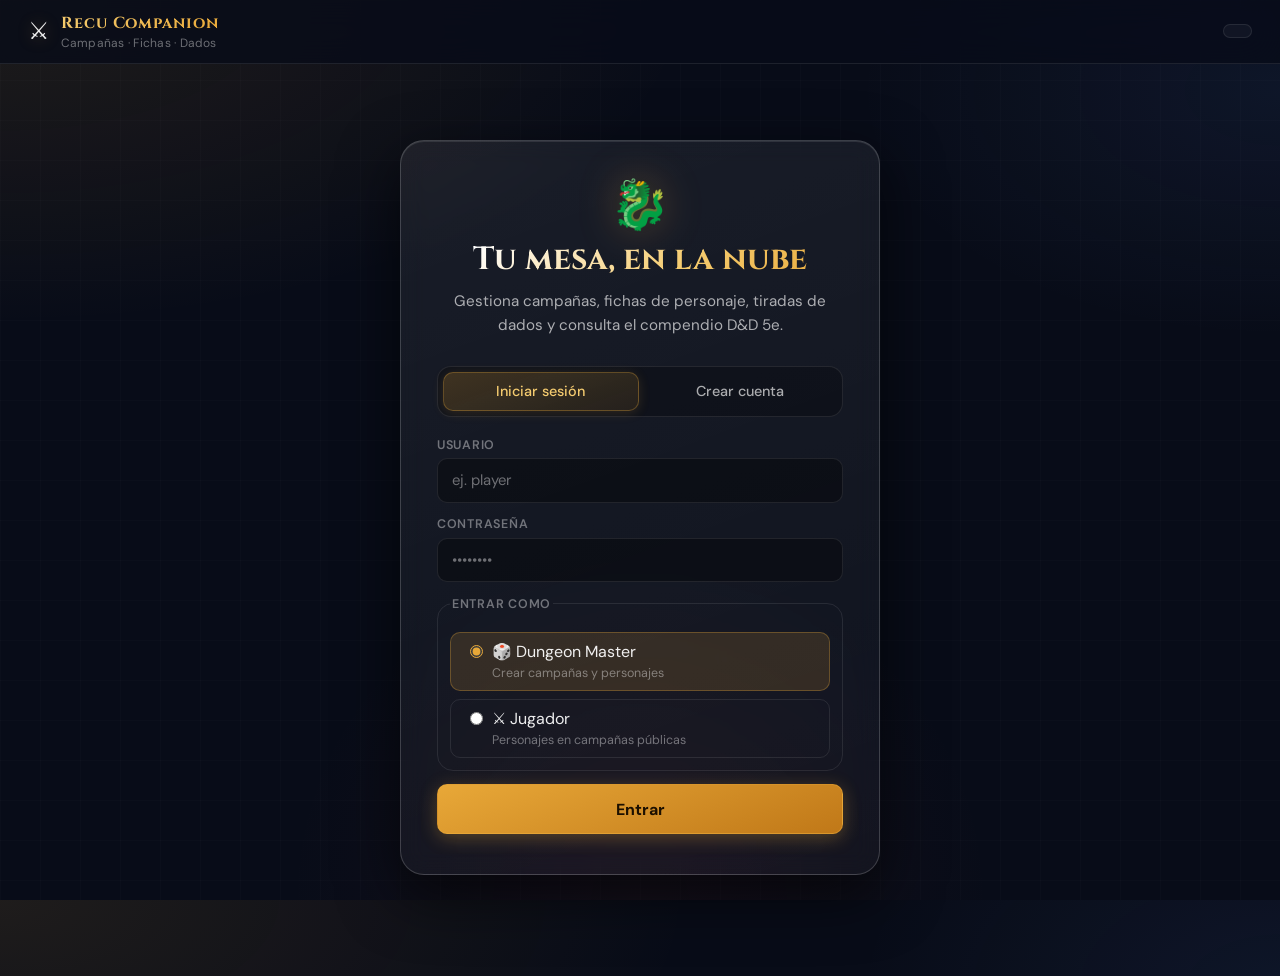
==== commit 3f1944cb: "feat: integrate Cloudinary for file uploads and enhance attachment management - Added Cloudinary set" ====
--- a/RecuFrontend/index.html
+++ b/RecuFrontend/index.html
@@ -61,6 +61,21 @@
             <span class="field__label">Contraseña</span>
             <input name="password" autocomplete="current-password" type="password" placeholder="••••••••" required />
           </label>
+          <fieldset class="role-picker" id="login-role-picker">
+            <legend class="field__label">Entrar como</legend>
+            <div class="role-picker__options">
+              <label class="role-picker__option">
+                <input type="radio" name="sessionRole" value="Master" checked />
+                <span>🎲 Dungeon Master</span>
+                <small>Crear campañas y personajes</small>
+              </label>
+              <label class="role-picker__option">
+                <input type="radio" name="sessionRole" value="User" />
+                <span>⚔ Jugador</span>
+                <small>Personajes en campañas públicas</small>
+              </label>
+            </div>
+          </fieldset>
           <button class="btn btn--primary btn--block btn--lg" type="submit">Entrar</button>
         </form>
 
@@ -77,6 +92,19 @@
             <span class="field__label">Contraseña</span>
             <input name="password" autocomplete="new-password" type="password" placeholder="mínimo 6 caracteres" required />
           </label>
+          <fieldset class="role-picker">
+            <legend class="field__label">Empezar como</legend>
+            <div class="role-picker__options">
+              <label class="role-picker__option">
+                <input type="radio" name="sessionRole" value="Master" />
+                <span>🎲 Dungeon Master</span>
+              </label>
+              <label class="role-picker__option">
+                <input type="radio" name="sessionRole" value="User" checked />
+                <span>⚔ Jugador</span>
+              </label>
+            </div>
+          </fieldset>
           <button class="btn btn--primary btn--block btn--lg" type="submit">Crear cuenta</button>
         </form>
 
@@ -93,7 +121,7 @@
 
           <!-- Sidebar -->
           <aside class="sidebar">
-            <div class="sidebar__section">
+            <div class="sidebar__section" id="campaign-create-section">
               <div class="sidebar__title">✦ Nueva campaña</div>
               <form id="campaign-form" class="form form--compact">
                 <label class="field">
@@ -116,8 +144,15 @@
               </form>
             </div>
 
+            <div class="sidebar__section hidden" id="player-explore-section">
+              <div class="sidebar__title">🌍 Campañas públicas</div>
+              <p class="muted" style="font-size:.85rem;margin:0 0 .65rem">Únete creando tu personaje en una campaña activa.</p>
+              <div id="explore-loading" class="spinner hidden"></div>
+              <ul id="explore-list" class="entity-list"></ul>
+            </div>
+
             <div class="sidebar__section">
-              <div class="sidebar__title">🔍 Filtrar</div>
+              <div class="sidebar__title" id="campaign-list-title">🔍 Mis campañas</div>
               <form id="campaign-filters" class="form form--compact">
                 <label class="field">
                   <span class="field__label">Buscar</span>
@@ -194,6 +229,10 @@
                 </div>
               </form>
 
+              <div id="player-join-hint" class="notice hidden" style="margin-bottom:1rem">
+                Estás en una <strong>campaña pública</strong>. Despliega <em>➕ Añadir personaje</em> y crea tu ficha para unirte a la partida.
+              </div>
+
               <hr class="divider" />
 
               <!-- Characters header -->
@@ -212,20 +251,37 @@
               <form id="character-form" class="form" style="margin-bottom:.85rem">
                 <details class="collapse">
                   <summary class="collapse__summary">➕ Añadir personaje</summary>
-                  <div class="collapse__body">
+                  <div class="collapse__body char-form-body">
                     <div class="row row--3">
                       <label class="field"><span class="field__label">Nombre</span><input name="name" required /></label>
                       <label class="field"><span class="field__label">Raza</span><input name="race" required /></label>
                       <label class="field"><span class="field__label">Clase</span><input name="characterClass" required /></label>
                     </div>
+                    <div class="row row--3">
+                      <label class="field"><span class="field__label">Trasfondo</span><input name="background" placeholder="ej. Soldado" /></label>
+                      <label class="field"><span class="field__label">Alineamiento</span>
+                        <select name="alignment"><option value="">—</option></select>
+                      </label>
+                      <label class="field"><span class="field__label">Idiomas</span><input name="languages" placeholder="Común, Élfico…" /></label>
+                    </div>
                     <div class="row row--stats">
-                      <label class="field field--mini"><span class="field__label">Nivel</span><input name="level"           type="number" value="1"  min="1" /></label>
-                      <label class="field field--mini"><span class="field__label">CA</span>   <input name="armorClass"      type="number" value="10" min="0" /></label>
-                      <label class="field field--mini"><span class="field__label">PG</span>   <input name="hitPoints"       type="number" value="10" min="0" /></label>
-                      <label class="field field--mini"><span class="field__label">Comp.</span><input name="proficiencyBonus" type="number" value="2"  min="0" /></label>
-                      <label class="field field--mini"><span class="field__label">FUE</span>  <input name="strength"        type="number" value="10" min="1" max="30" /></label>
-                      <label class="field field--mini"><span class="field__label">DES</span>  <input name="dexterity"       type="number" value="10" min="1" max="30" /></label>
+                      <label class="field field--mini"><span class="field__label">Nivel</span><input name="level" type="number" value="1" min="1" max="20" /></label>
+                      <label class="field field--mini"><span class="field__label">CA</span><input name="armorClass" type="number" value="10" min="0" /></label>
+                      <label class="field field--mini"><span class="field__label">PG máx.</span><input name="hitPoints" type="number" value="10" min="0" /></label>
+                      <label class="field field--mini"><span class="field__label">PG act.</span><input name="currentHitPoints" type="number" value="10" min="0" /></label>
+                      <label class="field field--mini"><span class="field__label">Comp.</span><input name="proficiencyBonus" type="number" value="2" min="2" max="6" /></label>
                     </div>
+                    <p class="field__label" style="margin:0">Atributos</p>
+                    <div class="row row--stats">
+                      <label class="field field--mini"><span class="field__label">FUE</span><input name="strength" type="number" value="10" min="1" max="30" /></label>
+                      <label class="field field--mini"><span class="field__label">DES</span><input name="dexterity" type="number" value="10" min="1" max="30" /></label>
+                      <label class="field field--mini"><span class="field__label">CON</span><input name="constitution" type="number" value="10" min="1" max="30" /></label>
+                      <label class="field field--mini"><span class="field__label">INT</span><input name="intelligence" type="number" value="10" min="1" max="30" /></label>
+                      <label class="field field--mini"><span class="field__label">SAB</span><input name="wisdom" type="number" value="10" min="1" max="30" /></label>
+                      <label class="field field--mini"><span class="field__label">CAR</span><input name="charisma" type="number" value="10" min="1" max="30" /></label>
+                    </div>
+                    <p class="field__label" style="margin:0">Competencias (PHB)</p>
+                    <div id="skill-profs-create"></div>
                     <label class="checkbox"><input type="checkbox" name="isNpc" /><span>Es NPC</span></label>
                     <button type="submit" class="btn btn--primary">Crear personaje</button>
                   </div>
@@ -261,20 +317,37 @@
               <!-- Tab: Ficha -->
               <div id="char-tab-sheet" class="char-panel">
                 <div id="sheet" class="sheet"></div>
-                <form id="character-edit-form" class="form hidden">
+                <form id="character-edit-form" class="form hidden char-form-body">
                   <div class="row row--3">
                     <label class="field"><span class="field__label">Nombre</span><input name="name" required /></label>
                     <label class="field"><span class="field__label">Raza</span><input name="race" required /></label>
                     <label class="field"><span class="field__label">Clase</span><input name="characterClass" required /></label>
                   </div>
+                  <div class="row row--3">
+                    <label class="field"><span class="field__label">Trasfondo</span><input name="background" /></label>
+                    <label class="field"><span class="field__label">Alineamiento</span>
+                      <select name="alignment"><option value="">—</option></select>
+                    </label>
+                    <label class="field"><span class="field__label">Idiomas</span><input name="languages" /></label>
+                  </div>
                   <div class="row row--stats">
-                    <label class="field field--mini"><span class="field__label">Nivel</span><input name="level"           type="number" min="1" /></label>
-                    <label class="field field--mini"><span class="field__label">CA</span>   <input name="armorClass"      type="number" min="0" /></label>
-                    <label class="field field--mini"><span class="field__label">PG</span>   <input name="hitPoints"       type="number" min="0" /></label>
-                    <label class="field field--mini"><span class="field__label">Comp.</span><input name="proficiencyBonus" type="number" min="0" /></label>
-                    <label class="field field--mini"><span class="field__label">FUE</span>  <input name="strength"        type="number" min="1" max="30" /></label>
-                    <label class="field field--mini"><span class="field__label">DES</span>  <input name="dexterity"       type="number" min="1" max="30" /></label>
-                  </div>
+                    <label class="field field--mini"><span class="field__label">Nivel</span><input name="level" type="number" min="1" max="20" /></label>
+                    <label class="field field--mini"><span class="field__label">CA</span><input name="armorClass" type="number" min="0" /></label>
+                    <label class="field field--mini"><span class="field__label">PG máx.</span><input name="hitPoints" type="number" min="0" /></label>
+                    <label class="field field--mini"><span class="field__label">PG act.</span><input name="currentHitPoints" type="number" min="0" /></label>
+                    <label class="field field--mini"><span class="field__label">Comp.</span><input name="proficiencyBonus" type="number" min="2" max="6" /></label>
+                  </div>
+                  <p class="field__label" style="margin:0">Atributos</p>
+                  <div class="row row--stats">
+                    <label class="field field--mini"><span class="field__label">FUE</span><input name="strength" type="number" min="1" max="30" /></label>
+                    <label class="field field--mini"><span class="field__label">DES</span><input name="dexterity" type="number" min="1" max="30" /></label>
+                    <label class="field field--mini"><span class="field__label">CON</span><input name="constitution" type="number" min="1" max="30" /></label>
+                    <label class="field field--mini"><span class="field__label">INT</span><input name="intelligence" type="number" min="1" max="30" /></label>
+                    <label class="field field--mini"><span class="field__label">SAB</span><input name="wisdom" type="number" min="1" max="30" /></label>
+                    <label class="field field--mini"><span class="field__label">CAR</span><input name="charisma" type="number" min="1" max="30" /></label>
+                  </div>
+                  <p class="field__label" style="margin:0">Competencias</p>
+                  <div id="skill-profs-edit"></div>
                   <label class="checkbox"><input type="checkbox" name="isNpc" /><span>Es NPC</span></label>
                   <div class="btn-group">
                     <button type="submit" class="btn btn--primary">Guardar ficha</button>
@@ -325,7 +398,7 @@
                 <div class="upload-zone">
                   <input type="file" id="file-input" accept=".jpg,.jpeg,.png,.webp,.pdf" />
                   <button type="button" id="btn-upload" class="btn btn--primary">⬆ Subir archivo</button>
-                  <span class="muted">Máx. 10 MB &nbsp;·&nbsp; JPG, PNG, WebP, PDF</span>
+                  <span class="muted">Máx. 10 MB &nbsp;·&nbsp; JPG, PNG, WebP, PDF &nbsp;·&nbsp; Ejemplo: <code>samples/ficha-ejemplo.pdf</code></span>
                 </div>
                 <ul id="attachment-list" class="entity-list"></ul>
               </div>
@@ -385,7 +458,7 @@
       <div id="view-admin" class="view hidden">
         <div class="view-header">
           <h2 class="view-header__title">⚙ Panel de administración</h2>
-          <p class="view-header__desc">Vista global del sistema (solo rol Admin).</p>
+          <p class="view-header__desc">Gestión de usuarios del sistema (solo Administrador).</p>
         </div>
         <div class="grid-2">
           <div class="card card--inner">
@@ -418,6 +491,7 @@
   </div>
 
   <div id="toast" class="toast hidden" role="status" aria-live="polite"></div>
+  <script src="sheet-rules.js"></script>
   <script src="app.js"></script>
 </body>
 </html>
--- a/RecuFrontend/styles.css
+++ b/RecuFrontend/styles.css
@@ -570,6 +570,43 @@
 .badge--active   { background: var(--green-dim); color: #6ee7a0; border: 1px solid rgba(70,194,126,.25); }
 .badge--inactive { background: rgba(255,255,255,.05); color: var(--text-3); border: 1px solid var(--border); }
 .badge--npc      { background: var(--gold-dim); color: var(--gold-light); border: 1px solid var(--border-gold); }
+.badge--admin    { background: rgba(220, 80, 80, .15); color: #f0a0a0; border: 1px solid rgba(220, 80, 80, .35); }
+.badge--master   { background: var(--gold-dim); color: var(--gold-light); border: 1px solid var(--border-gold); }
+
+.btn-group--wrap { flex-wrap: wrap; gap: .25rem; }
+
+.role-picker {
+  border: 1px solid var(--border);
+  border-radius: var(--radius);
+  padding: .75rem;
+  margin: 0;
+}
+.role-picker__options {
+  display: grid;
+  gap: .5rem;
+  margin-top: .5rem;
+}
+.role-picker__option {
+  display: grid;
+  grid-template-columns: auto 1fr;
+  gap: .15rem .6rem;
+  align-items: start;
+  padding: .55rem .65rem;
+  border: 1px solid var(--border);
+  border-radius: var(--radius-sm);
+  cursor: pointer;
+  transition: border-color .15s, background .15s;
+}
+.role-picker__option:has(input:checked) {
+  border-color: var(--border-gold);
+  background: var(--gold-dim);
+}
+.role-picker__option input { margin-top: .2rem; accent-color: var(--gold); }
+.role-picker__option small {
+  grid-column: 2;
+  font-size: .78rem;
+  color: var(--text-3);
+}
 
 /* ─── DIVIDER / SECTION TITLE ──────────────── */
 .divider       { border: none; border-top: 1px solid var(--border); margin: 1.5rem 0; }
@@ -613,8 +650,9 @@
   margin-bottom: 1rem;
 }
 
-@media (min-width: 700px) {
+@media (min-width: 900px) {
   .sheet { grid-template-columns: 1fr 1fr; }
+  .sheet__panel--wide { grid-column: 1 / -1; }
 }
 
 .sheet__panel {
@@ -652,7 +690,27 @@
   line-height: 1.1;
 }
 
-.sheet__classline { color: var(--text-2); font-size: .9rem; }
+.sheet__classline { color: var(--text-2); font-size: .9rem; margin-bottom: .5rem; }
+.sheet__lore {
+  font-size: .85rem;
+  color: var(--text-2);
+  line-height: 1.55;
+  margin-bottom: 1rem;
+  padding: .65rem .85rem;
+  border-radius: 10px;
+  background: rgba(0,0,0,.22);
+  border: 1px solid var(--border);
+}
+.sheet__section-title {
+  font-size: .72rem;
+  font-weight: 700;
+  text-transform: uppercase;
+  letter-spacing: .1em;
+  color: var(--text-3);
+  margin-bottom: .85rem;
+}
+.sheet__hint { margin: .75rem 0 0; font-size: .8rem; }
+.sheet__panel--hero::before { background: radial-gradient(circle, rgba(232,168,56,.14), transparent 70%); }
 
 /* KPI stats (Nivel, CA, PG, Comp.) */
 .kpi {
@@ -692,6 +750,98 @@
   grid-template-columns: repeat(2, 1fr);
   gap: .65rem;
 }
+.stats--6 { grid-template-columns: repeat(3, 1fr); }
+@media (min-width: 640px) { .stats--6 { grid-template-columns: repeat(6, 1fr); } }
+
+.skills-panel__head {
+  font-size: .72rem;
+  font-weight: 700;
+  text-transform: uppercase;
+  letter-spacing: .08em;
+  color: var(--text-3);
+  margin-bottom: .65rem;
+}
+.skills-list {
+  display: grid;
+  gap: .35rem;
+  max-height: 420px;
+  overflow-y: auto;
+}
+.skill-row {
+  display: grid;
+  grid-template-columns: 14px 1fr auto auto;
+  align-items: center;
+  gap: .5rem .75rem;
+  width: 100%;
+  padding: .55rem .75rem;
+  border: 1px solid var(--border);
+  border-radius: 10px;
+  background: rgba(0,0,0,.22);
+  color: var(--text);
+  cursor: pointer;
+  font-family: inherit;
+  font-size: .88rem;
+  text-align: left;
+  transition: border-color .15s, background .15s, transform .12s;
+}
+.skill-row:hover {
+  border-color: var(--border-gold);
+  background: rgba(232,168,56,.08);
+  transform: translateX(2px);
+}
+.skill-row__dot {
+  width: 8px; height: 8px;
+  border-radius: 50%;
+  border: 1px solid var(--text-3);
+}
+.skill-row__dot--on {
+  background: var(--gold);
+  border-color: var(--gold-light);
+  box-shadow: 0 0 6px var(--gold-glow);
+}
+.skill-row__name { font-weight: 500; }
+.skill-row__ab { color: var(--text-3); font-size: .75rem; font-weight: 700; }
+.skill-row__mod {
+  font-weight: 800;
+  color: var(--gold-light);
+  font-family: var(--font-title);
+  min-width: 2.5rem;
+  text-align: right;
+}
+
+.skill-profs-grid {
+  display: grid;
+  gap: .75rem;
+  max-height: 280px;
+  overflow-y: auto;
+  padding: .5rem;
+  border: 1px solid var(--border);
+  border-radius: 10px;
+  background: rgba(0,0,0,.18);
+}
+.skill-profs-group__title {
+  font-size: .72rem;
+  font-weight: 700;
+  text-transform: uppercase;
+  letter-spacing: .06em;
+  color: var(--gold-light);
+  margin-bottom: .4rem;
+}
+.skill-profs-group__list {
+  display: grid;
+  grid-template-columns: repeat(auto-fill, minmax(140px, 1fr));
+  gap: .35rem;
+}
+.skill-prof-check {
+  display: flex;
+  align-items: center;
+  gap: .4rem;
+  font-size: .82rem;
+  color: var(--text-2);
+  cursor: pointer;
+}
+.skill-prof-check input { width: 14px; height: 14px; accent-color: var(--gold); }
+.char-form-body { max-height: 70vh; overflow-y: auto; padding-right: .25rem; }
 
 .stat {
   padding: 1rem .75rem;
